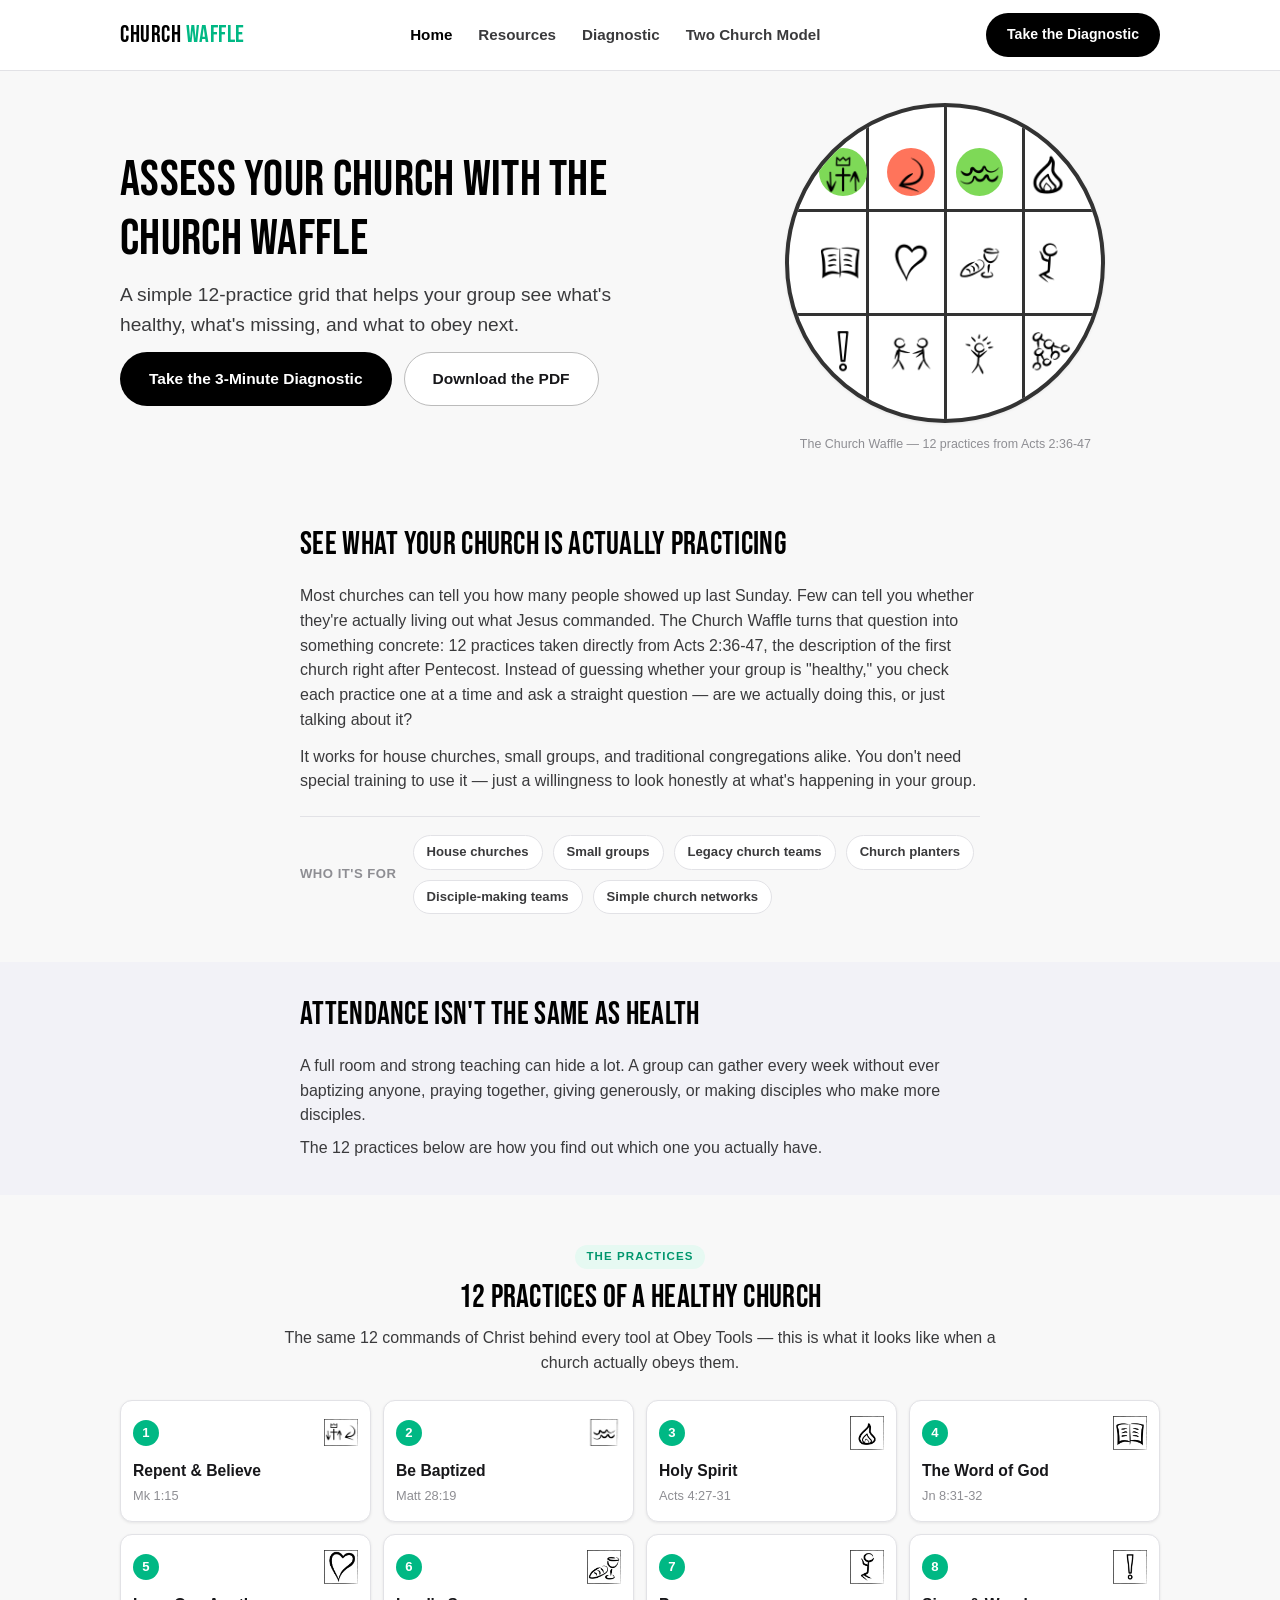
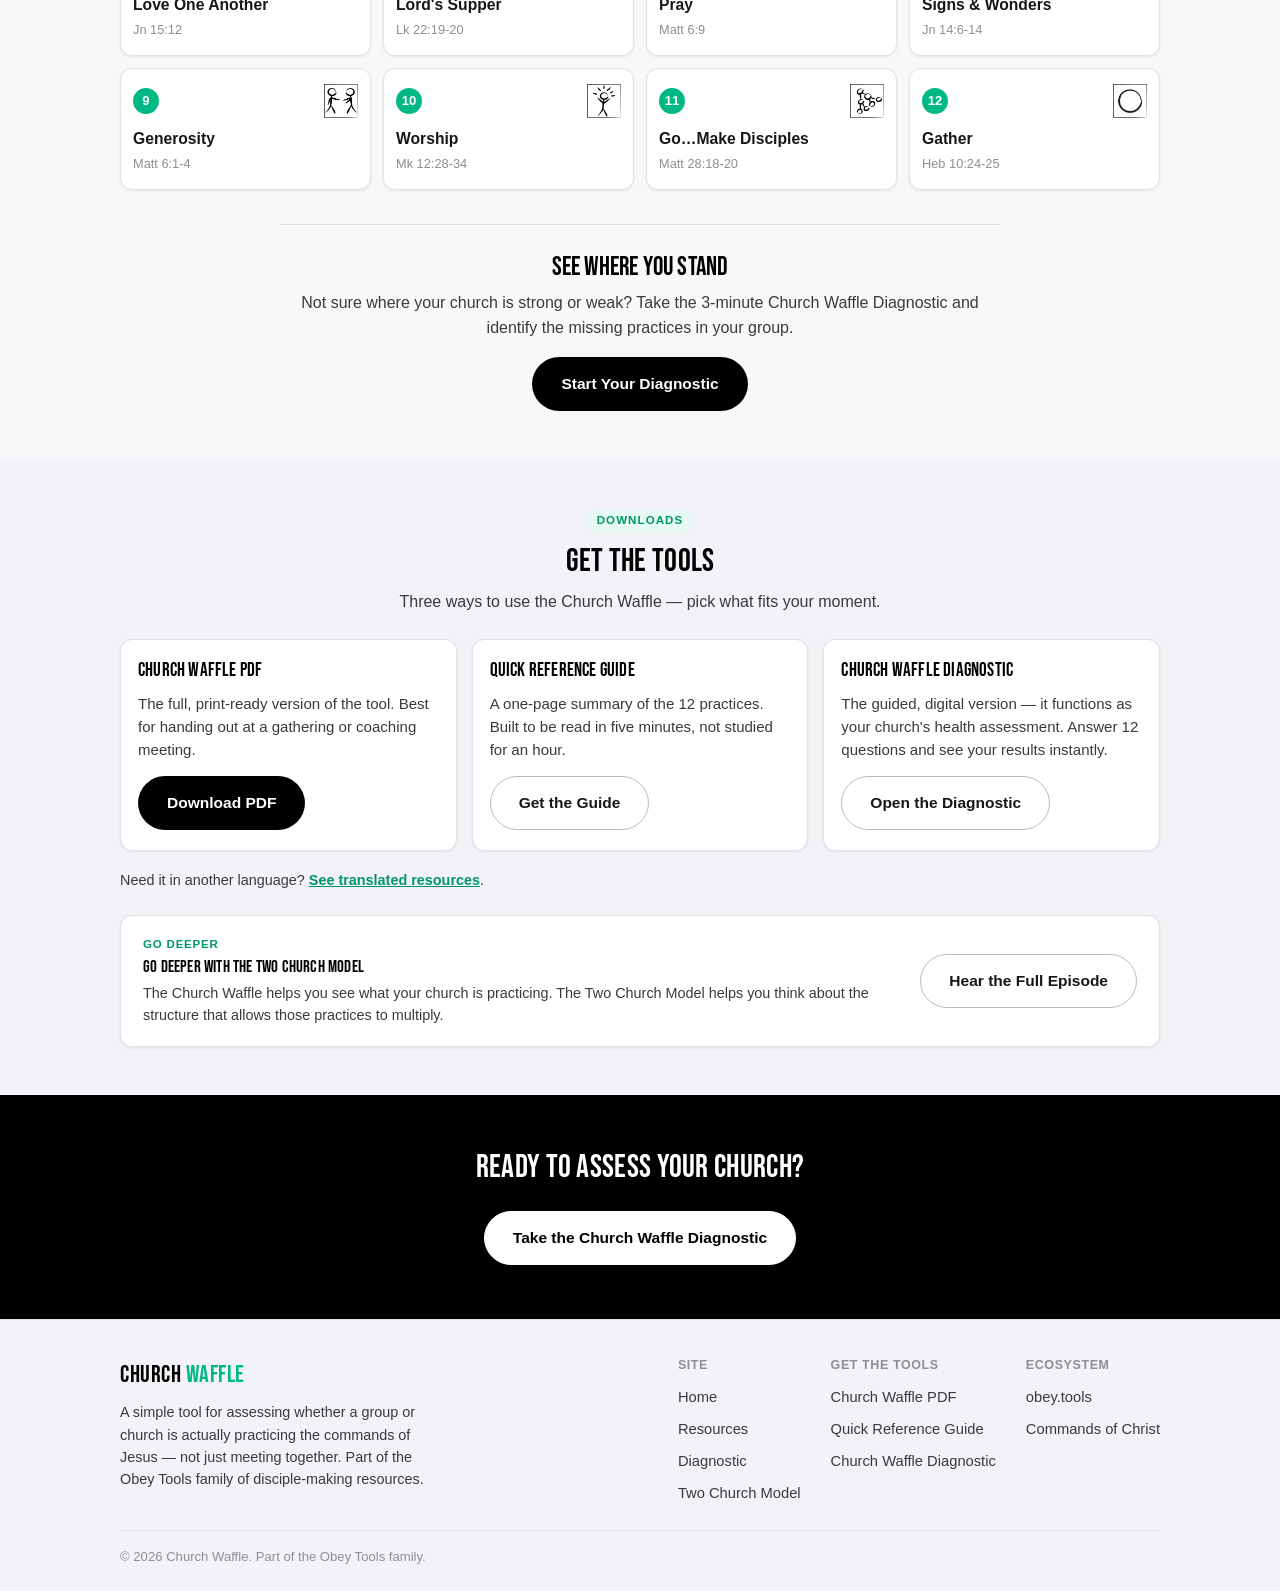
==== index.html @ 81fa3b45 "Match the 12 Practices section to obey.tools' Commands of Christ list Replace the Acts-2-only practi" ====
<!DOCTYPE html>
<html lang="en">
<head>
<meta charset="UTF-8">
<meta name="viewport" content="width=device-width, initial-scale=1.0">
<title>Church Waffle | Simple Church Health Assessment Tool</title>
<meta name="description" content="Use the Church Waffle to assess whether your church or group is practicing the commands of Jesus. Download the tool, take the diagnostic, and learn next steps.">
<link rel="canonical" href="https://churchwaffle.com/">

<meta property="og:type" content="website">
<meta property="og:title" content="Church Waffle | Simple Church Health Assessment Tool">
<meta property="og:description" content="Use the Church Waffle to assess whether your church or group is practicing the commands of Jesus. Download the tool, take the diagnostic, and learn next steps.">
<meta property="og:url" content="https://churchwaffle.com/">
<meta property="og:site_name" content="Church Waffle">
<meta property="og:image" content="https://churchwaffle.com/assets/og-image.png">

<meta name="twitter:card" content="summary_large_image">
<meta name="twitter:title" content="Church Waffle | Simple Church Health Assessment Tool">
<meta name="twitter:description" content="Use the Church Waffle to assess whether your church or group is practicing the commands of Jesus. Download the tool, take the diagnostic, and learn next steps.">
<meta name="twitter:image" content="https://churchwaffle.com/assets/og-image.png">

<link rel="icon" type="image/svg+xml" href="assets/favicon.svg">
<link rel="preconnect" href="https://fonts.googleapis.com">
<link rel="preconnect" href="https://fonts.gstatic.com" crossorigin>
<link rel="stylesheet" href="https://fonts.googleapis.com/css2?family=Bebas+Neue&display=swap">
<link rel="stylesheet" href="css/style.css?v=9">
</head>
<body>

<header class="site-header">
  <nav class="nav">
    <a href="index.html" class="nav-logo">CHURCH <span>WAFFLE</span></a>
    <button class="nav-toggle" aria-label="Toggle navigation" aria-expanded="false">
      <span></span><span></span><span></span>
    </button>
    <ul class="nav-links">
      <li><a href="index.html" aria-current="page">Home</a></li>
      <li><a href="resources.html">Resources</a></li>
      <li><a href="diagnostic.html">Diagnostic</a></li>
      <li><a href="two-church-model.html">Two Church Model</a></li>
    </ul>
    <div class="nav-cta">
      <a href="#" data-link="diagnostic" class="btn btn-primary">Take the Diagnostic</a>
    </div>
  </nav>
</header>

<main>

  <!-- Hero -->
  <section class="hero">
    <div class="container">
      <div class="hero-grid">
        <div class="hero-copy">
          <h1>Assess Your Church With the Church Waffle</h1>
          <p class="subhead">A simple 12-practice grid that helps your group see what's healthy, what's missing, and what to obey next.</p>
          <div class="btn-row">
            <a href="#" data-link="diagnostic" class="btn btn-primary">Take the 3-Minute Diagnostic</a>
            <a href="#" data-link="pdf" class="btn btn-secondary">Download the PDF</a>
          </div>
        </div>
        <div class="church-circle-wrap">
          <div class="church-circle" role="img" aria-label="The Church Waffle: a circle divided into 12 practices from Acts 2:36-47 — believe the gospel, repent, be baptized, receive the Spirit, word, love, Lord's Supper, pray, signs and wonders, give, worship, make disciples">
            <div class="vertical-line left"></div>
            <div class="vertical-line center"></div>
            <div class="vertical-line right"></div>
            <div class="horizontal-line top"></div>
            <div class="horizontal-line bottom"></div>
            <div class="icon-grid" aria-hidden="true">
              <div class="icon-cell"><img src="assets/images/icons/gospel-icon.webp" alt="Believe the Gospel"></div>
              <div class="icon-cell"><img src="assets/images/icons/repent-icon.webp" alt="Repent"></div>
              <div class="icon-cell"><img src="assets/images/icons/baptism-icon.webp" alt="Be Baptized"></div>
              <div class="icon-cell"><img src="assets/images/icons/holy-spirit-icon.webp" alt="Receive the Spirit"></div>
              <div class="icon-cell"><img src="assets/images/icons/word-icon.webp" alt="Word"></div>
              <div class="icon-cell"><img src="assets/images/icons/love-icon.webp" alt="Love"></div>
              <div class="icon-cell"><img src="assets/images/icons/lords-supper-icon.webp" alt="Lord's Supper"></div>
              <div class="icon-cell"><img src="assets/images/icons/pray-icon.webp" alt="Pray"></div>
              <div class="icon-cell"><img src="assets/images/icons/signs-and-wonders-icon.webp" alt="Signs and Wonders"></div>
              <div class="icon-cell"><img src="assets/images/icons/give-icon.webp" alt="Give"></div>
              <div class="icon-cell"><img src="assets/images/icons/worship-icon.webp" alt="Worship"></div>
              <div class="icon-cell"><img src="assets/images/icons/go-make-disciples-icon.webp" alt="Make Disciples"></div>
            </div>
          </div>
          <p class="waffle-caption">The Church Waffle — 12 practices from Acts 2:36-47</p>
        </div>
      </div>
    </div>
  </section>

  <!-- The problem + how the Church Waffle solves it -->
  <section class="section">
    <div class="container-narrow">
      <div class="section-header align-left">
        <h2>See What Your Church Is Actually Practicing</h2>
      </div>
      <p>Most churches can tell you how many people showed up last Sunday. Few can tell you whether they're actually living out what Jesus commanded. The Church Waffle turns that question into something concrete: 12 practices taken directly from Acts 2:36-47, the description of the first church right after Pentecost. Instead of guessing whether your group is "healthy," you check each practice one at a time and ask a straight question — are we actually doing this, or just talking about it?</p>
      <p style="margin-top:12px;">It works for house churches, small groups, and traditional congregations alike. You don't need special training to use it — just a willingness to look honestly at what's happening in your group.</p>
      <div class="audience-row">
        <span class="audience-row-label">Who it's for</span>
        <div class="audience-tags audience-tags-sm">
          <span class="audience-tag">House churches</span>
          <span class="audience-tag">Small groups</span>
          <span class="audience-tag">Legacy church teams</span>
          <span class="audience-tag">Church planters</span>
          <span class="audience-tag">Disciple-making teams</span>
          <span class="audience-tag">Simple church networks</span>
        </div>
      </div>
    </div>
  </section>

  <!-- The problem it solves -->
  <section class="section section-alt section-tight">
    <div class="container-narrow">
      <div class="section-header align-left">
        <h2>Attendance Isn't the Same as Health</h2>
      </div>
      <p>A full room and strong teaching can hide a lot. A group can gather every week without ever baptizing anyone, praying together, giving generously, or making disciples who make more disciples.</p>
      <p style="margin-top:8px;">The 12 practices below are how you find out which one you actually have.</p>
    </div>
  </section>

  <!-- The 12 practices + diagnostic CTA -->
  <section class="section">
    <div class="container">
      <div class="section-header">
        <span class="eyebrow">The Practices</span>
        <h2>12 Practices of a Healthy Church</h2>
        <p>The same 12 commands of Christ behind every tool at Obey Tools — this is what it looks like when a church actually obeys them.</p>
      </div>
      <div class="practice-grid">
        <div class="practice-card">
          <div class="practice-card-top"><span class="practice-num">1</span><img src="assets/images/practices/repent-believe.webp" alt="" class="practice-icon"></div>
          <div class="practice-title">Repent &amp; Believe</div><div class="practice-ref">Mk 1:15</div>
        </div>
        <div class="practice-card">
          <div class="practice-card-top"><span class="practice-num">2</span><img src="assets/images/practices/be-baptized.webp" alt="" class="practice-icon"></div>
          <div class="practice-title">Be Baptized</div><div class="practice-ref">Matt 28:19</div>
        </div>
        <div class="practice-card">
          <div class="practice-card-top"><span class="practice-num">3</span><img src="assets/images/practices/holy-spirit.webp" alt="" class="practice-icon"></div>
          <div class="practice-title">Holy Spirit</div><div class="practice-ref">Acts 4:27-31</div>
        </div>
        <div class="practice-card">
          <div class="practice-card-top"><span class="practice-num">4</span><img src="assets/images/practices/word.webp" alt="" class="practice-icon"></div>
          <div class="practice-title">The Word of God</div><div class="practice-ref">Jn 8:31-32</div>
        </div>
        <div class="practice-card">
          <div class="practice-card-top"><span class="practice-num">5</span><img src="assets/images/practices/love.webp" alt="" class="practice-icon"></div>
          <div class="practice-title">Love One Another</div><div class="practice-ref">Jn 15:12</div>
        </div>
        <div class="practice-card">
          <div class="practice-card-top"><span class="practice-num">6</span><img src="assets/images/practices/lords-supper.webp" alt="" class="practice-icon"></div>
          <div class="practice-title">Lord's Supper</div><div class="practice-ref">Lk 22:19-20</div>
        </div>
        <div class="practice-card">
          <div class="practice-card-top"><span class="practice-num">7</span><img src="assets/images/practices/pray.webp" alt="" class="practice-icon"></div>
          <div class="practice-title">Pray</div><div class="practice-ref">Matt 6:9</div>
        </div>
        <div class="practice-card">
          <div class="practice-card-top"><span class="practice-num">8</span><img src="assets/images/practices/signs-wonders.webp" alt="" class="practice-icon"></div>
          <div class="practice-title">Signs &amp; Wonders</div><div class="practice-ref">Jn 14:6-14</div>
        </div>
        <div class="practice-card">
          <div class="practice-card-top"><span class="practice-num">9</span><img src="assets/images/practices/generosity.webp" alt="" class="practice-icon"></div>
          <div class="practice-title">Generosity</div><div class="practice-ref">Matt 6:1-4</div>
        </div>
        <div class="practice-card">
          <div class="practice-card-top"><span class="practice-num">10</span><img src="assets/images/practices/worship.webp" alt="" class="practice-icon"></div>
          <div class="practice-title">Worship</div><div class="practice-ref">Mk 12:28-34</div>
        </div>
        <div class="practice-card">
          <div class="practice-card-top"><span class="practice-num">11</span><img src="assets/images/practices/make-disciples.webp" alt="" class="practice-icon"></div>
          <div class="practice-title">Go&hellip;Make Disciples</div><div class="practice-ref">Matt 28:18-20</div>
        </div>
        <div class="practice-card">
          <div class="practice-card-top"><span class="practice-num">12</span><img src="assets/images/practices/gather.webp" alt="" class="practice-icon"></div>
          <div class="practice-title">Gather</div><div class="practice-ref">Heb 10:24-25</div>
        </div>
      </div>
      <div class="practices-cta">
        <h3>See Where You Stand</h3>
        <p>Not sure where your church is strong or weak? Take the 3-minute Church Waffle Diagnostic and identify the missing practices in your group.</p>
        <div class="mt-16">
          <a href="#" data-link="diagnostic" class="btn btn-primary">Start Your Diagnostic</a>
        </div>
      </div>
    </div>
  </section>

  <!-- Get the tools -->
  <section class="section section-alt">
    <div class="container">
      <div class="section-header">
        <span class="eyebrow">Downloads</span>
        <h2>Get the Tools</h2>
        <p>Three ways to use the Church Waffle — pick what fits your moment.</p>
      </div>
      <div class="card-grid">
        <div class="card">
          <h3>Church Waffle PDF</h3>
          <p>The full, print-ready version of the tool. Best for handing out at a gathering or coaching meeting.</p>
          <a href="#" data-link="pdf" class="btn btn-primary">Download PDF</a>
        </div>
        <div class="card">
          <h3>Quick Reference Guide</h3>
          <p>A one-page summary of the 12 practices. Built to be read in five minutes, not studied for an hour.</p>
          <a href="#" data-link="quickReference" class="btn btn-secondary">Get the Guide</a>
        </div>
        <div class="card">
          <h3>Church Waffle Diagnostic</h3>
          <p>The guided, digital version — it functions as your church's health assessment. Answer 12 questions and see your results instantly.</p>
          <a href="#" data-link="diagnostic" class="btn btn-secondary">Open the Diagnostic</a>
        </div>
      </div>
      <p style="margin-top:18px; font-size:0.9rem;">Need it in another language? <a href="resources.html#translations" style="color:var(--cw-accent-dark); font-weight:600;">See translated resources</a>.</p>

      <div class="recommend-card">
        <div class="recommend-card-copy">
          <span class="recommend-card-label">Go Deeper</span>
          <h3>Go Deeper With the Two Church Model</h3>
          <p>The Church Waffle helps you see what your church is practicing. The Two Church Model helps you think about the structure that allows those practices to multiply.</p>
        </div>
        <a href="two-church-model.html" class="btn btn-secondary">Hear the Full Episode</a>
      </div>
    </div>
  </section>

  <!-- Final CTA -->
  <section class="section-cta">
    <div class="container-narrow">
      <h2>Ready to Assess Your Church?</h2>
      <div class="mt-24">
        <a href="#" data-link="diagnostic" class="btn btn-secondary">Take the Church Waffle Diagnostic</a>
      </div>
    </div>
  </section>

</main>

<footer class="site-footer">
  <div class="container">
    <div class="footer-top">
      <div class="footer-brand">
        <a href="index.html" class="nav-logo">CHURCH <span>WAFFLE</span></a>
        <p>A simple tool for assessing whether a group or church is actually practicing the commands of Jesus — not just meeting together. Part of the Obey Tools family of disciple-making resources.</p>
      </div>
      <div class="footer-links">
        <div class="footer-col">
          <h4>Site</h4>
          <ul>
            <li><a href="index.html">Home</a></li>
            <li><a href="resources.html">Resources</a></li>
            <li><a href="diagnostic.html">Diagnostic</a></li>
            <li><a href="two-church-model.html">Two Church Model</a></li>
          </ul>
        </div>
        <div class="footer-col">
          <h4>Get the Tools</h4>
          <ul>
            <li><a href="#" data-link="pdf">Church Waffle PDF</a></li>
            <li><a href="#" data-link="quickReference">Quick Reference Guide</a></li>
            <li><a href="#" data-link="diagnostic">Church Waffle Diagnostic</a></li>
          </ul>
        </div>
        <div class="footer-col">
          <h4>Ecosystem</h4>
          <ul>
            <li><a href="#" data-link="obeyTools">obey.tools</a></li>
            <li><a href="#" data-link="commandsOfChrist">Commands of Christ</a></li>
          </ul>
        </div>
      </div>
    </div>
    <div class="footer-bottom">
      <span>&copy; <span id="cw-year"></span> Church Waffle. Part of the Obey Tools family.</span>
    </div>
  </div>
</footer>

<script src="js/links.js?v=6"></script>
<script src="js/main.js?v=6"></script>
</body>
</html>
---- css/style.css ----
/* ==========================================================================
   Church Waffle — stylesheet
   Design language matches obey.tools: Bebas Neue display type, system-font
   body text, pill buttons, rounded cards, light gray surfaces, green accent.
   Headings use Bebas Neue but keep natural title case (no forced uppercase)
   to stay legible and calm rather than shouting — this is a field tool,
   not a billboard.
   ========================================================================== */

/* ---- Reset ---- */
* { margin: 0; padding: 0; box-sizing: border-box; }
img { max-width: 100%; display: block; }
a { color: inherit; }

/* ---- Design tokens ---- */
:root {
  --cw-black: #000000;
  --cw-white: #ffffff;
  --cw-bg: #f8f8f8;
  --cw-surface: #ffffff;
  --cw-surface-alt: #f2f2f7;
  --cw-border: #e2e2e6;
  --cw-text: #17171a;
  --cw-text-secondary: #3a3a3c;
  --cw-muted: #8e8e93;
  --cw-accent: #00b884;
  --cw-accent-dark: #00966d;
  --cw-accent-light: #e6f9f2;

  --radius-sm: 8px;
  --radius-md: 12px;
  --radius-pill: 999px;

  --shadow-sm: 0 1px 3px rgba(0, 0, 0, 0.08);
  --shadow-md: 0 4px 20px rgba(0, 0, 0, 0.08);

  --font-display: 'Bebas Neue', cursive;
  --font-body: -apple-system, BlinkMacSystemFont, 'SF Pro Display', 'Segoe UI', Roboto, sans-serif;

  --container-max: 1080px;
  --container-narrow: 720px;
}

/* ---- Base ---- */
html { scroll-behavior: smooth; }

body {
  font-family: var(--font-body);
  background: var(--cw-bg);
  color: var(--cw-text);
  line-height: 1.55;
  -webkit-font-smoothing: antialiased;
}

/* Bebas Neue for brand identity/hierarchy, written in normal title case
   in the HTML — no text-transform here on purpose. Uppercase-everywhere
   reads as shouting; natural case reads as a tool, not an ad. */
h1, h2, h3 {
  font-family: var(--font-display);
  font-weight: 400;
  letter-spacing: 0.3px;
  color: var(--cw-black);
  line-height: 1.18;
}

h1 { font-size: clamp(2rem, 4.6vw, 3.1rem); letter-spacing: 0.3px; }
h2 { font-size: clamp(1.5rem, 3.2vw, 2rem); margin-bottom: 0.6rem; }
h3 { font-size: 1.2rem; letter-spacing: 0.2px; }

p { color: var(--cw-text-secondary); }

.subhead {
  font-family: var(--font-body);
  font-size: clamp(1rem, 1.8vw, 1.2rem);
  color: var(--cw-text-secondary);
  font-weight: 400;
  max-width: 560px;
}

.container {
  max-width: var(--container-max);
  margin: 0 auto;
  padding: 0 20px;
}

.container-narrow {
  max-width: var(--container-narrow);
  margin: 0 auto;
  padding: 0 20px;
}

.eyebrow {
  display: inline-block;
  font-size: 0.72rem;
  font-weight: 700;
  letter-spacing: 1.1px;
  text-transform: uppercase;
  color: var(--cw-accent-dark);
  background: var(--cw-accent-light);
  padding: 3px 11px;
  border-radius: var(--radius-pill);
  margin-bottom: 10px;
}

/* ---- Buttons ---- */
.btn {
  display: inline-flex;
  align-items: center;
  justify-content: center;
  gap: 8px;
  padding: 14px 28px;
  border-radius: var(--radius-pill);
  font-family: var(--font-body);
  font-size: 0.97rem;
  font-weight: 700;
  text-decoration: none;
  border: 1.5px solid transparent;
  cursor: pointer;
  transition: opacity 0.15s ease, transform 0.1s ease;
  white-space: nowrap;
}
.btn:hover { opacity: 0.85; }
.btn:active { transform: scale(0.98); }

.btn-primary { background: var(--cw-black); color: var(--cw-white); }
.btn-secondary { background: var(--cw-white); color: var(--cw-text); border-color: #bbbbbb; }
.btn-accent { background: var(--cw-accent); color: var(--cw-white); }
.btn-block { display: flex; width: 100%; }

.btn-row {
  display: flex;
  flex-wrap: wrap;
  gap: 12px;
}

/* ---- Site header / nav ---- */
.site-header {
  background: var(--cw-surface);
  border-bottom: 1px solid var(--cw-border);
  position: sticky;
  top: 0;
  z-index: 50;
}

.nav {
  display: flex;
  align-items: center;
  justify-content: space-between;
  padding: 13px 20px;
  max-width: var(--container-max);
  margin: 0 auto;
  gap: 16px;
}

.nav-logo {
  font-family: var(--font-display);
  font-size: 1.5rem;
  letter-spacing: 0.5px;
  text-decoration: none;
  color: var(--cw-black);
  white-space: nowrap;
}
.nav-logo span { color: var(--cw-accent); }

.nav-links {
  display: flex;
  align-items: center;
  gap: 26px;
  list-style: none;
}

.nav-links a {
  text-decoration: none;
  font-weight: 600;
  font-size: 0.95rem;
  color: var(--cw-text-secondary);
}
.nav-links a:hover,
.nav-links a[aria-current="page"] { color: var(--cw-black); }

.nav-cta { flex-shrink: 0; }
.nav-cta .btn { padding: 10px 20px; font-size: 0.88rem; }

.nav-toggle {
  display: none;
  background: none;
  border: none;
  cursor: pointer;
  padding: 8px;
}
.nav-toggle span {
  display: block;
  width: 22px;
  height: 2px;
  background: var(--cw-black);
  margin: 5px 0;
}

@media (max-width: 760px) {
  .nav-links {
    display: none;
    position: absolute;
    top: 100%;
    left: 0;
    right: 0;
    background: var(--cw-surface);
    border-bottom: 1px solid var(--cw-border);
    flex-direction: column;
    align-items: flex-start;
    gap: 0;
    padding: 6px 20px 12px;
  }
  .nav-links.open { display: flex; }
  .nav-links li { width: 100%; }
  .nav-links a { display: block; padding: 10px 0; border-bottom: 1px solid var(--cw-border); }
  .nav-toggle { display: block; }
  .nav-cta .btn { padding: 8px 14px; font-size: 0.8rem; }
}

/* ---- Hero ---- */
.hero {
  padding: 32px 0 24px;
}
.hero .container-narrow { display: flex; flex-direction: column; align-items: center; gap: 16px; text-align: center; }
.hero h1 { max-width: 820px; }
.hero .subhead { text-align: center; margin: 0 auto; }

/* Homepage hero: copy on the left, waffle preview on the right */
.hero-grid {
  display: grid;
  grid-template-columns: 1.15fr 0.85fr;
  gap: 30px;
  align-items: center;
  text-align: left;
}
.hero-copy { display: flex; flex-direction: column; align-items: flex-start; gap: 12px; }
.hero-copy .subhead { text-align: left; margin: 0; }

@media (max-width: 860px) {
  .hero-grid { grid-template-columns: 1fr; text-align: center; }
  .hero-copy { align-items: center; }
  .hero-copy .subhead { text-align: center; margin: 0 auto; }
}

/* ---- Church Waffle circle (above-the-fold visual) ----
   Ported directly from the "Church Circle" assessment tool on obey.tools
   (church-assessment.html: .church-circle / .icon-grid / .icon-cell),
   using the same real icon images and the same edge-hugging nudge
   transforms, just made fluid instead of fixed-pixel. ---- */
.church-circle-wrap {
  position: relative;
  width: 100%;
  max-width: 320px;
  margin: 0 auto;
}
.church-circle {
  position: relative;
  width: 100%;
  aspect-ratio: 1;
  border: 4px solid #333;
  border-radius: 50%;
  background-color: #fff;
  overflow: hidden;
  box-shadow: var(--shadow-sm);
}
.icon-grid {
  position: absolute;
  inset: 0;
  display: grid;
  grid-template-columns: repeat(4, 1fr);
  grid-template-rows: repeat(3, 1fr);
  padding: 6.25%;
  box-sizing: border-box;
}
.icon-cell {
  position: relative;
  display: flex;
  justify-content: center;
  align-items: center;
  width: 100%;
  height: 100%;
}
/* Health-status circle behind each icon — same mechanic and colors as
   the "Church Circle" tool on obey.tools (bg-green/bg-yellow/bg-red).
   Transparent by default; js/main.js adds one of these classes as it
   fills in the circle, then clears them all and starts over. */
.icon-cell::before {
  content: '';
  position: absolute;
  width: 70%;
  aspect-ratio: 1;
  border-radius: 50%;
  background-color: transparent;
  transition: background-color 0.3s ease;
}
.icon-cell.bg-green::before { background-color: #7ed957; }
.icon-cell.bg-yellow::before { background-color: #ffde59; }
.icon-cell.bg-red::before { background-color: #ff745b; }
.icon-cell img {
  position: relative;
  width: 70%;
  aspect-ratio: 1;
  object-fit: contain;
}
/* Nudge the outer ring of icons slightly toward the center so they
   don't crowd the curve of the circle — matches the source tool. */
.icon-grid > .icon-cell:nth-child(-n+4) img { transform: translateY(6%); }
.icon-grid > .icon-cell:nth-child(9) img,
.icon-grid > .icon-cell:nth-child(12) img { transform: translateY(-6%); }
.icon-grid > .icon-cell:nth-child(5) img { transform: translateX(-6%); }
.vertical-line, .horizontal-line {
  position: absolute;
  background-color: #333;
}
.vertical-line { width: 3px; top: 0; bottom: 0; }
.vertical-line.left { left: calc(25% - 1.5px); }
.vertical-line.center { left: calc(50% - 1.5px); }
.vertical-line.right { left: calc(75% - 1.5px); }
.horizontal-line { height: 3px; left: 0; right: 0; }
.horizontal-line.top { top: calc(33.33% - 1.5px); }
.horizontal-line.bottom { top: calc(66.66% - 1.5px); }

.waffle-caption {
  text-align: center;
  font-size: 0.78rem;
  color: var(--cw-muted);
  margin-top: 12px;
}

@media (min-width: 500px) {
  .waffle-icon-cell svg { width: 24px; height: 24px; }
  .waffle-icon-cell span { font-size: 0.58rem; }
}

/* ---- Sections ---- */
.section { padding: 48px 0; }
.section-alt { background: var(--cw-surface-alt); }
.section-tight { padding: 34px 0; }
.section-header { max-width: var(--container-narrow); margin: 0 auto 24px; text-align: center; }
.section-header.align-left { margin: 0 0 20px; text-align: left; }

.section-cta {
  text-align: center;
  padding: 54px 0;
  background: var(--cw-black);
  color: var(--cw-white);
}
.section-cta h2 { color: var(--cw-white); }
.section-cta .btn-secondary { background: var(--cw-white); color: var(--cw-black); border-color: var(--cw-white); }

/* ---- Audience tags ("Who this is for") ---- */
.audience-tags {
  display: flex;
  flex-wrap: wrap;
  gap: 10px;
  max-width: var(--container-narrow);
  margin: 0 auto;
}
.audience-tag {
  background: var(--cw-surface);
  border: 1px solid var(--cw-border);
  border-radius: var(--radius-pill);
  padding: 8px 16px;
  font-size: 0.88rem;
  font-weight: 600;
  color: var(--cw-text-secondary);
}

/* Compact "who it's for" tag row, folded into the "What Is" section */
.audience-row {
  margin-top: 22px;
  padding-top: 18px;
  border-top: 1px solid var(--cw-border);
  display: flex;
  flex-wrap: wrap;
  align-items: center;
  gap: 10px 16px;
}
.audience-row-label {
  font-weight: 700;
  font-size: 0.82rem;
  text-transform: uppercase;
  letter-spacing: 0.5px;
  color: var(--cw-muted);
  white-space: nowrap;
}
.audience-tags-sm {
  flex: 1;
  max-width: none;
  margin: 0;
}
.audience-tags-sm .audience-tag { padding: 6px 13px; font-size: 0.82rem; }

/* ---- Practice grid (12 practices, detailed) ---- */
.practice-grid {
  display: grid;
  grid-template-columns: repeat(4, 1fr);
  gap: 12px;
}

.practice-card {
  background: var(--cw-surface);
  border: 1px solid var(--cw-border);
  border-radius: var(--radius-md);
  padding: 15px 12px;
  box-shadow: var(--shadow-sm);
  text-align: left;
}

.practice-card-top {
  display: flex;
  align-items: center;
  justify-content: space-between;
  margin-bottom: 9px;
}

.practice-num {
  display: inline-flex;
  align-items: center;
  justify-content: center;
  width: 26px;
  height: 26px;
  border-radius: 50%;
  background: var(--cw-accent);
  color: var(--cw-white);
  font-weight: 700;
  font-size: 0.82rem;
  flex-shrink: 0;
}

.practice-icon {
  width: 34px;
  height: 34px;
  object-fit: contain;
}

.practice-title {
  font-weight: 700;
  font-size: 0.98rem;
  color: var(--cw-text);
  margin-bottom: 3px;
}

.practice-ref {
  font-size: 0.8rem;
  color: var(--cw-muted);
}

@media (max-width: 900px) {
  .practice-grid { grid-template-columns: repeat(2, 1fr); }
}
@media (max-width: 480px) {
  .practice-grid { grid-template-columns: 1fr 1fr; gap: 10px; }
  .practice-card { padding: 13px 11px; }
}

/* Diagnostic CTA attached to the bottom of the practices grid */
.practices-cta {
  max-width: var(--container-narrow);
  margin: 34px auto 0;
  padding-top: 28px;
  border-top: 1px solid var(--cw-border);
  text-align: center;
}
.practices-cta h3 { font-size: clamp(1.3rem, 2.4vw, 1.6rem); margin-bottom: 8px; }

/* ---- Generic card grid (tools / resources) ---- */
.card-grid {
  display: grid;
  grid-template-columns: repeat(3, 1fr);
  gap: 15px;
}

@media (max-width: 900px) {
  .card-grid { grid-template-columns: repeat(2, 1fr); }
}
@media (max-width: 600px) {
  .card-grid { grid-template-columns: 1fr; }
}

.card {
  background: var(--cw-surface);
  border: 1px solid var(--cw-border);
  border-radius: var(--radius-md);
  padding: 20px 17px;
  box-shadow: var(--shadow-sm);
  display: flex;
  flex-direction: column;
  gap: 8px;
}

.card h3 { margin-bottom: 1px; }
.card p { font-size: 0.94rem; flex-grow: 1; }
.card .btn { margin-top: 6px; align-self: flex-start; }

/* Small recommendation card ("Go Deeper With the Two Church Model") */
.recommend-card {
  margin-top: 24px;
  background: var(--cw-surface);
  border: 1px solid var(--cw-border);
  border-radius: var(--radius-md);
  padding: 20px 22px;
  box-shadow: var(--shadow-sm);
  display: flex;
  align-items: center;
  justify-content: space-between;
  gap: 20px;
}
.recommend-card-label {
  display: block;
  font-weight: 700;
  font-size: 0.72rem;
  text-transform: uppercase;
  letter-spacing: 0.8px;
  color: var(--cw-accent-dark);
  margin-bottom: 4px;
}
.recommend-card h3 { font-size: 1.05rem; margin-bottom: 4px; }
.recommend-card p { font-size: 0.9rem; margin: 0; }
.recommend-card .btn { flex-shrink: 0; }
@media (max-width: 700px) {
  .recommend-card { flex-direction: column; align-items: flex-start; }
}

.card-lang {
  display: inline-block;
  font-size: 0.7rem;
  font-weight: 700;
  letter-spacing: 0.5px;
  text-transform: uppercase;
  color: var(--cw-muted);
  background: var(--cw-surface-alt);
  padding: 3px 10px;
  border-radius: var(--radius-pill);
  width: fit-content;
}

/* ---- Two-column layout (problem/solution, model explainer) ---- */
.two-col {
  display: grid;
  grid-template-columns: 1fr 1fr;
  gap: 30px;
  align-items: start;
}
@media (max-width: 760px) {
  .two-col { grid-template-columns: 1fr; }
}

.model-card {
  background: var(--cw-surface);
  border: 1px solid var(--cw-border);
  border-radius: var(--radius-md);
  padding: 21px;
  box-shadow: var(--shadow-sm);
}
.model-card h3 { color: var(--cw-accent-dark); margin-bottom: 8px; }

/* ---- Checklist / bullet list ---- */
.check-list { list-style: none; display: flex; flex-direction: column; gap: 10px; }
.check-list li {
  display: flex;
  align-items: flex-start;
  gap: 12px;
  font-size: 1rem;
  color: var(--cw-text-secondary);
}
.check-list li::before {
  content: "✓";
  flex-shrink: 0;
  width: 22px;
  height: 22px;
  border-radius: 50%;
  background: var(--cw-accent);
  color: var(--cw-white);
  font-size: 0.72rem;
  font-weight: 700;
  display: flex;
  align-items: center;
  justify-content: center;
  margin-top: 2px;
}

/* ---- Podcast / episode block ---- */
.episode-card {
  background: var(--cw-surface);
  border: 1px solid var(--cw-border);
  border-radius: var(--radius-md);
  padding: 24px;
  box-shadow: var(--shadow-md);
  display: flex;
  flex-direction: column;
  align-items: center;
  gap: 14px;
  text-align: center;
  max-width: var(--container-narrow);
  margin: 0 auto;
}
.episode-icon {
  width: 56px;
  height: 56px;
  border-radius: 50%;
  background: var(--cw-accent-light);
  display: flex;
  align-items: center;
  justify-content: center;
  font-size: 1.6rem;
}

/* ---- Resource page category sections ---- */
.resource-category { margin-bottom: 42px; }
.resource-category:last-child { margin-bottom: 0; }

/* ---- Footer ---- */
.site-footer {
  background: var(--cw-surface-alt);
  border-top: 1px solid var(--cw-border);
  padding: 36px 0 24px;
}
.footer-top {
  display: flex;
  flex-wrap: wrap;
  justify-content: space-between;
  gap: 24px;
  margin-bottom: 24px;
}
.footer-brand { max-width: 320px; }
.footer-brand .nav-logo { display: inline-block; margin-bottom: 8px; }
.footer-brand p { font-size: 0.9rem; }
.footer-links { display: flex; flex-wrap: wrap; gap: 30px; }
.footer-col h4 {
  font-family: var(--font-body);
  text-transform: uppercase;
  font-size: 0.78rem;
  letter-spacing: 0.6px;
  color: var(--cw-muted);
  margin-bottom: 10px;
  font-weight: 700;
}
.footer-col ul { list-style: none; display: flex; flex-direction: column; gap: 7px; }
.footer-col a { text-decoration: none; font-size: 0.92rem; color: var(--cw-text-secondary); font-weight: 500; }
.footer-col a:hover { color: var(--cw-black); }
.footer-bottom {
  border-top: 1px solid var(--cw-border);
  padding-top: 16px;
  display: flex;
  flex-wrap: wrap;
  justify-content: space-between;
  gap: 10px;
  font-size: 0.82rem;
  color: var(--cw-muted);
}
.footer-bottom a { color: var(--cw-muted); text-decoration: underline; }

/* ---- 404 page ---- */
.error-page {
  min-height: 60vh;
  display: flex;
  flex-direction: column;
  align-items: center;
  justify-content: center;
  text-align: center;
  padding: 60px 20px;
  gap: 15px;
}
.error-page .eyebrow { font-size: 3rem; background: none; color: var(--cw-muted); padding: 0; font-family: var(--font-display); letter-spacing: 1px; }

/* ---- Utility ---- */
.text-center { text-align: center; }
.mt-24 { margin-top: 24px; }
.mt-16 { margin-top: 16px; }
.visually-hidden {
  position: absolute;
  width: 1px; height: 1px;
  padding: 0; margin: -1px;
  overflow: hidden;
  clip: rect(0,0,0,0);
  white-space: nowrap;
  border: 0;
}
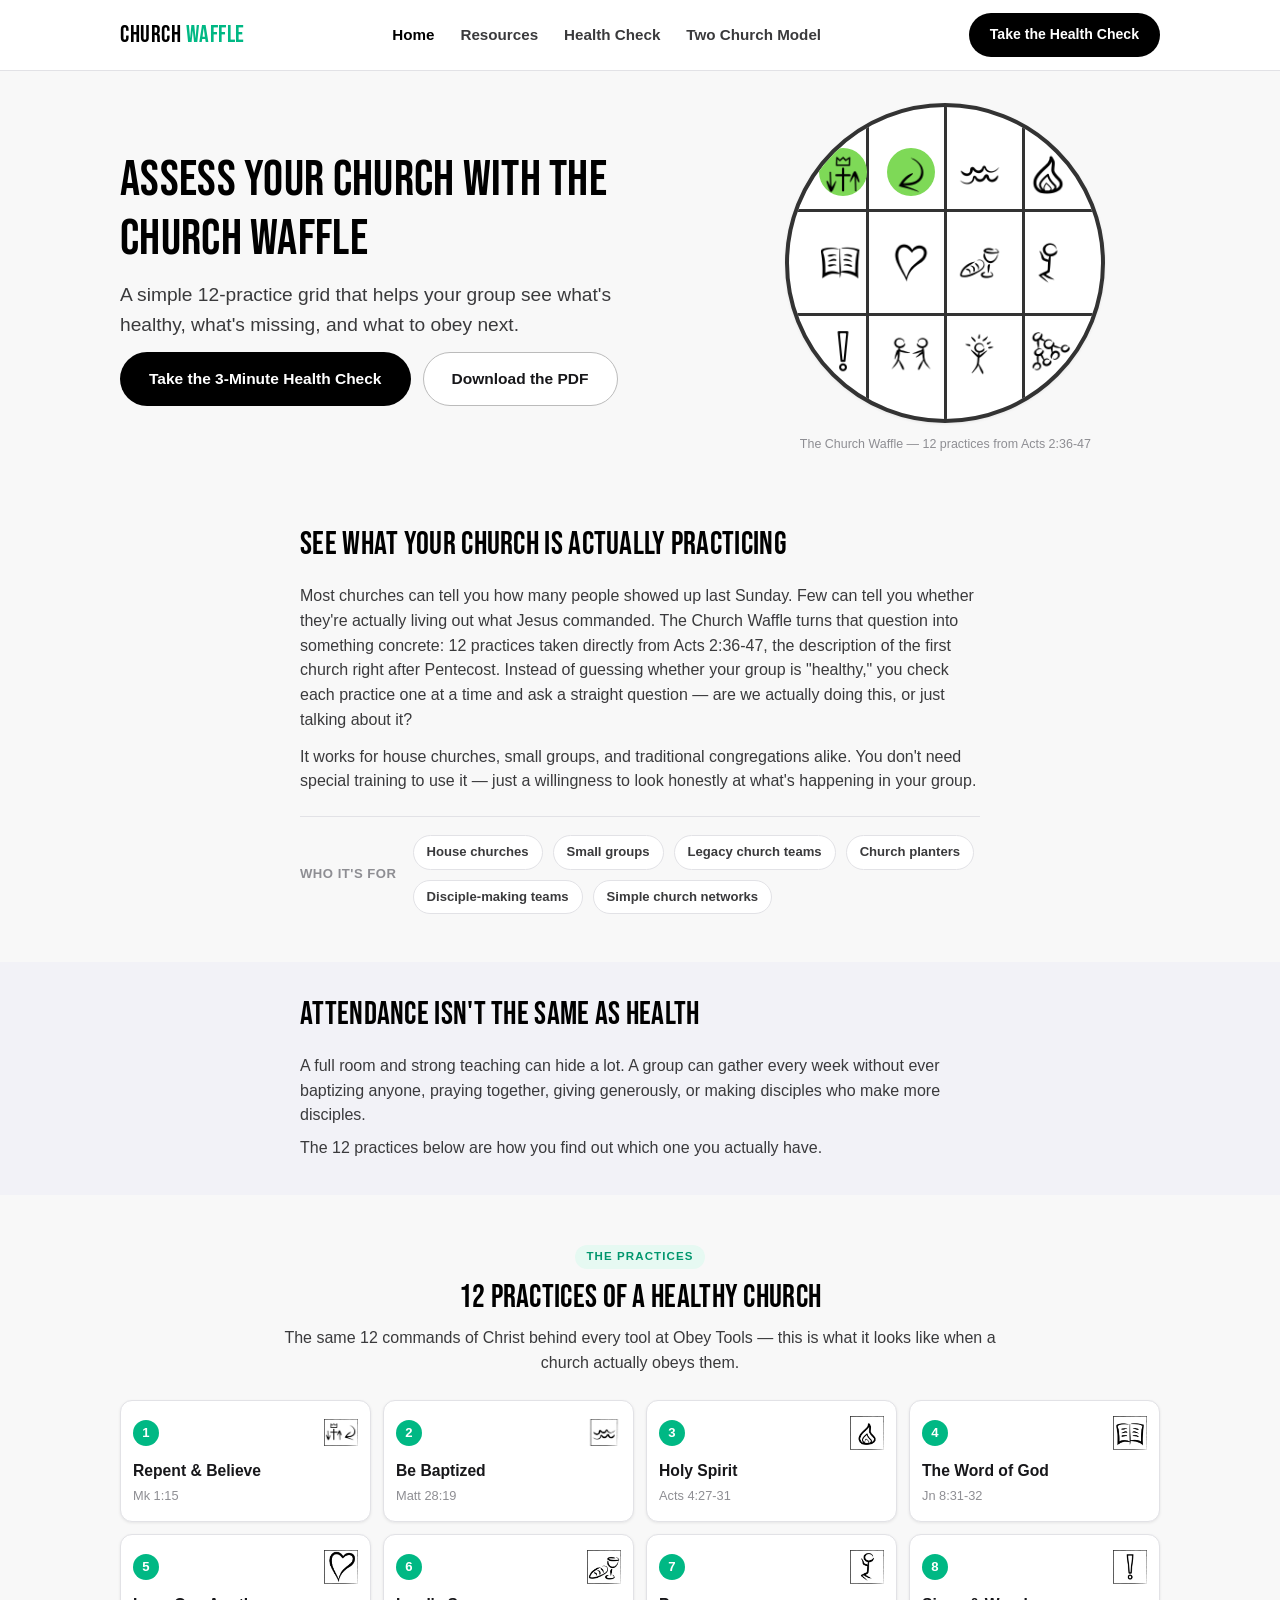
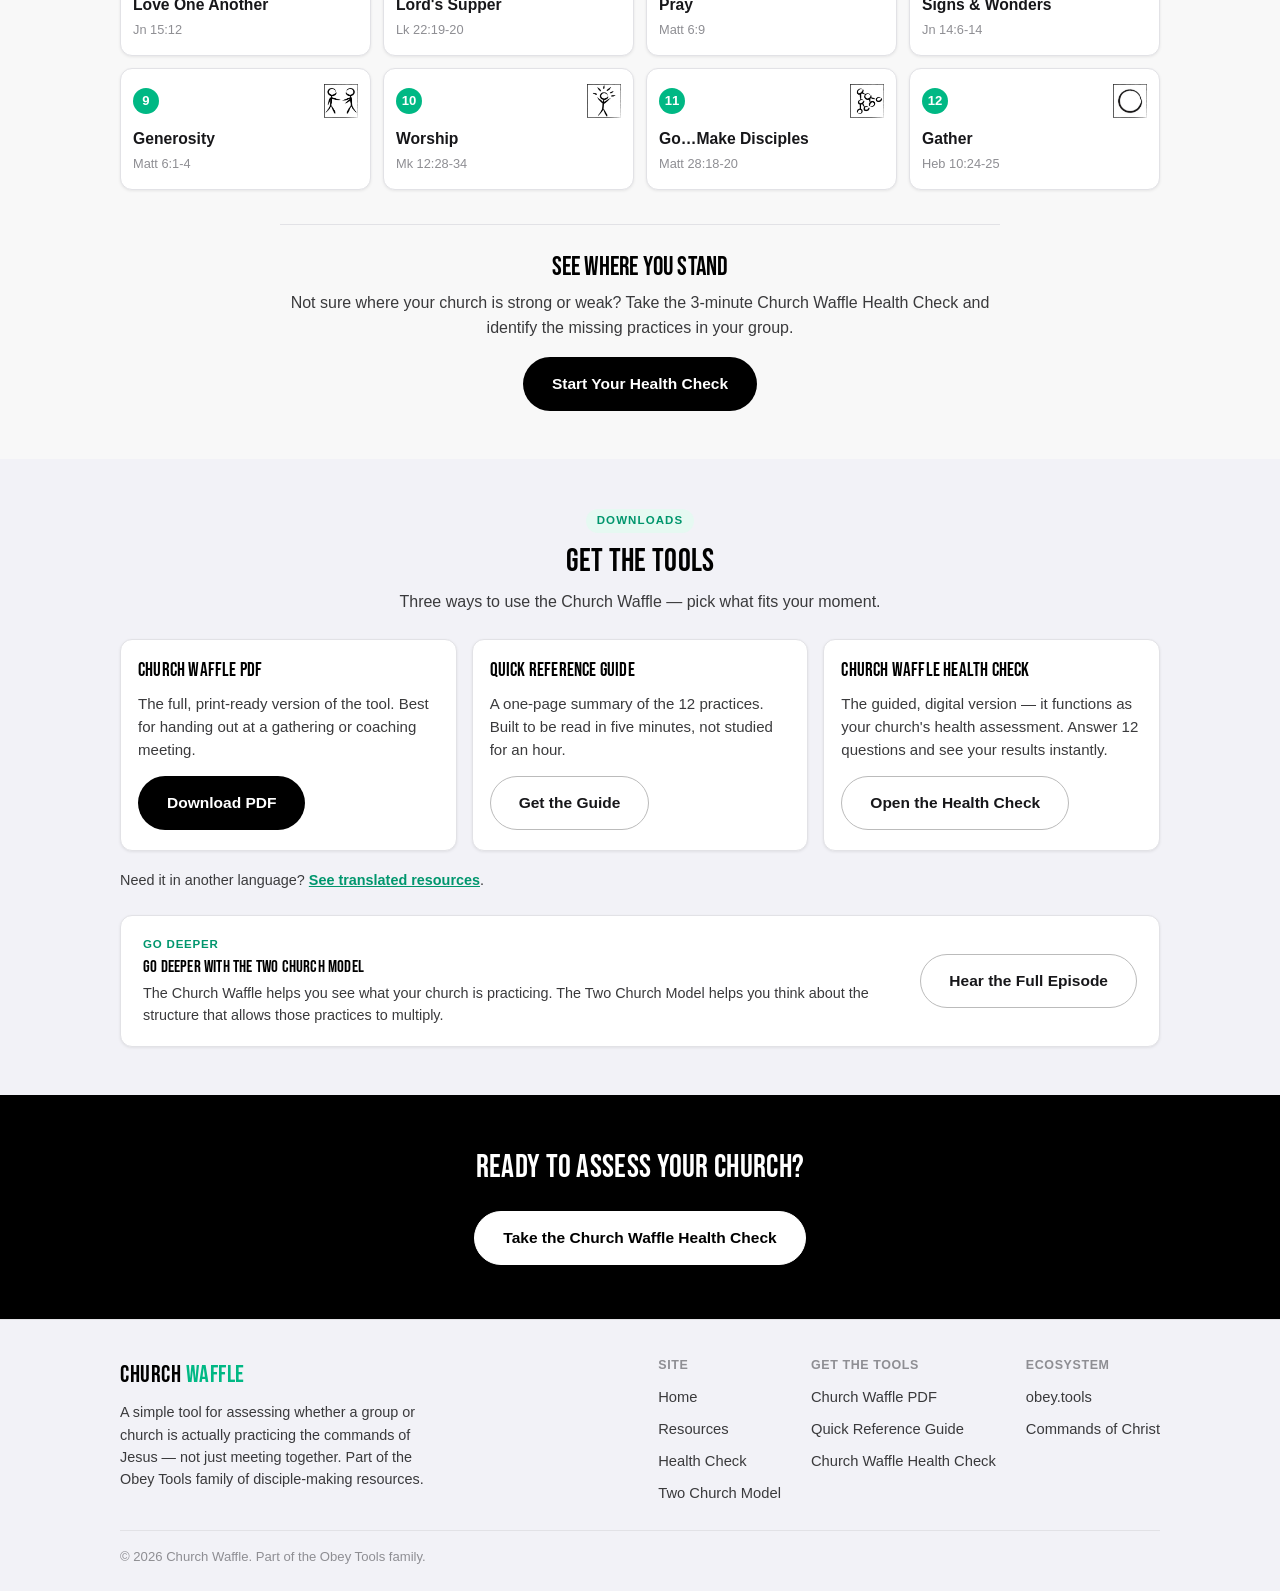
==== commit 78b8d21e: "Rename "Diagnostic" to "Health Check" across the site Swaps the user-facing term everywhere it appea" ====
--- a/index.html
+++ b/index.html
@@ -4,19 +4,19 @@
 <meta charset="UTF-8">
 <meta name="viewport" content="width=device-width, initial-scale=1.0">
 <title>Church Waffle | Simple Church Health Assessment Tool</title>
-<meta name="description" content="Use the Church Waffle to assess whether your church or group is practicing the commands of Jesus. Download the tool, take the diagnostic, and learn next steps.">
+<meta name="description" content="Use the Church Waffle to assess whether your church or group is practicing the commands of Jesus. Download the tool, take the health check, and learn next steps.">
 <link rel="canonical" href="https://churchwaffle.com/">
 
 <meta property="og:type" content="website">
 <meta property="og:title" content="Church Waffle | Simple Church Health Assessment Tool">
-<meta property="og:description" content="Use the Church Waffle to assess whether your church or group is practicing the commands of Jesus. Download the tool, take the diagnostic, and learn next steps.">
+<meta property="og:description" content="Use the Church Waffle to assess whether your church or group is practicing the commands of Jesus. Download the tool, take the health check, and learn next steps.">
 <meta property="og:url" content="https://churchwaffle.com/">
 <meta property="og:site_name" content="Church Waffle">
 <meta property="og:image" content="https://churchwaffle.com/assets/og-image.png">
 
 <meta name="twitter:card" content="summary_large_image">
 <meta name="twitter:title" content="Church Waffle | Simple Church Health Assessment Tool">
-<meta name="twitter:description" content="Use the Church Waffle to assess whether your church or group is practicing the commands of Jesus. Download the tool, take the diagnostic, and learn next steps.">
+<meta name="twitter:description" content="Use the Church Waffle to assess whether your church or group is practicing the commands of Jesus. Download the tool, take the health check, and learn next steps.">
 <meta name="twitter:image" content="https://churchwaffle.com/assets/og-image.png">
 
 <link rel="icon" type="image/svg+xml" href="assets/favicon.svg">
@@ -36,11 +36,11 @@
     <ul class="nav-links">
       <li><a href="index.html" aria-current="page">Home</a></li>
       <li><a href="resources.html">Resources</a></li>
-      <li><a href="diagnostic.html">Diagnostic</a></li>
+      <li><a href="diagnostic.html">Health Check</a></li>
       <li><a href="two-church-model.html">Two Church Model</a></li>
     </ul>
     <div class="nav-cta">
-      <a href="#" data-link="diagnostic" class="btn btn-primary">Take the Diagnostic</a>
+      <a href="#" data-link="diagnostic" class="btn btn-primary">Take the Health Check</a>
     </div>
   </nav>
 </header>
@@ -55,7 +55,7 @@
           <h1>Assess Your Church With the Church Waffle</h1>
           <p class="subhead">A simple 12-practice grid that helps your group see what's healthy, what's missing, and what to obey next.</p>
           <div class="btn-row">
-            <a href="#" data-link="diagnostic" class="btn btn-primary">Take the 3-Minute Diagnostic</a>
+            <a href="#" data-link="diagnostic" class="btn btn-primary">Take the 3-Minute Health Check</a>
             <a href="#" data-link="pdf" class="btn btn-secondary">Download the PDF</a>
           </div>
         </div>
@@ -120,7 +120,7 @@
     </div>
   </section>
 
-  <!-- The 12 practices + diagnostic CTA -->
+  <!-- The 12 practices + health check CTA -->
   <section class="section">
     <div class="container">
       <div class="section-header">
@@ -180,9 +180,9 @@
       </div>
       <div class="practices-cta">
         <h3>See Where You Stand</h3>
-        <p>Not sure where your church is strong or weak? Take the 3-minute Church Waffle Diagnostic and identify the missing practices in your group.</p>
+        <p>Not sure where your church is strong or weak? Take the 3-minute Church Waffle Health Check and identify the missing practices in your group.</p>
         <div class="mt-16">
-          <a href="#" data-link="diagnostic" class="btn btn-primary">Start Your Diagnostic</a>
+          <a href="#" data-link="diagnostic" class="btn btn-primary">Start Your Health Check</a>
         </div>
       </div>
     </div>
@@ -208,9 +208,9 @@
           <a href="#" data-link="quickReference" class="btn btn-secondary">Get the Guide</a>
         </div>
         <div class="card">
-          <h3>Church Waffle Diagnostic</h3>
+          <h3>Church Waffle Health Check</h3>
           <p>The guided, digital version — it functions as your church's health assessment. Answer 12 questions and see your results instantly.</p>
-          <a href="#" data-link="diagnostic" class="btn btn-secondary">Open the Diagnostic</a>
+          <a href="#" data-link="diagnostic" class="btn btn-secondary">Open the Health Check</a>
         </div>
       </div>
       <p style="margin-top:18px; font-size:0.9rem;">Need it in another language? <a href="resources.html#translations" style="color:var(--cw-accent-dark); font-weight:600;">See translated resources</a>.</p>
@@ -231,7 +231,7 @@
     <div class="container-narrow">
       <h2>Ready to Assess Your Church?</h2>
       <div class="mt-24">
-        <a href="#" data-link="diagnostic" class="btn btn-secondary">Take the Church Waffle Diagnostic</a>
+        <a href="#" data-link="diagnostic" class="btn btn-secondary">Take the Church Waffle Health Check</a>
       </div>
     </div>
   </section>
@@ -251,7 +251,7 @@
           <ul>
             <li><a href="index.html">Home</a></li>
             <li><a href="resources.html">Resources</a></li>
-            <li><a href="diagnostic.html">Diagnostic</a></li>
+            <li><a href="diagnostic.html">Health Check</a></li>
             <li><a href="two-church-model.html">Two Church Model</a></li>
           </ul>
         </div>
@@ -260,7 +260,7 @@
           <ul>
             <li><a href="#" data-link="pdf">Church Waffle PDF</a></li>
             <li><a href="#" data-link="quickReference">Quick Reference Guide</a></li>
-            <li><a href="#" data-link="diagnostic">Church Waffle Diagnostic</a></li>
+            <li><a href="#" data-link="diagnostic">Church Waffle Health Check</a></li>
           </ul>
         </div>
         <div class="footer-col">
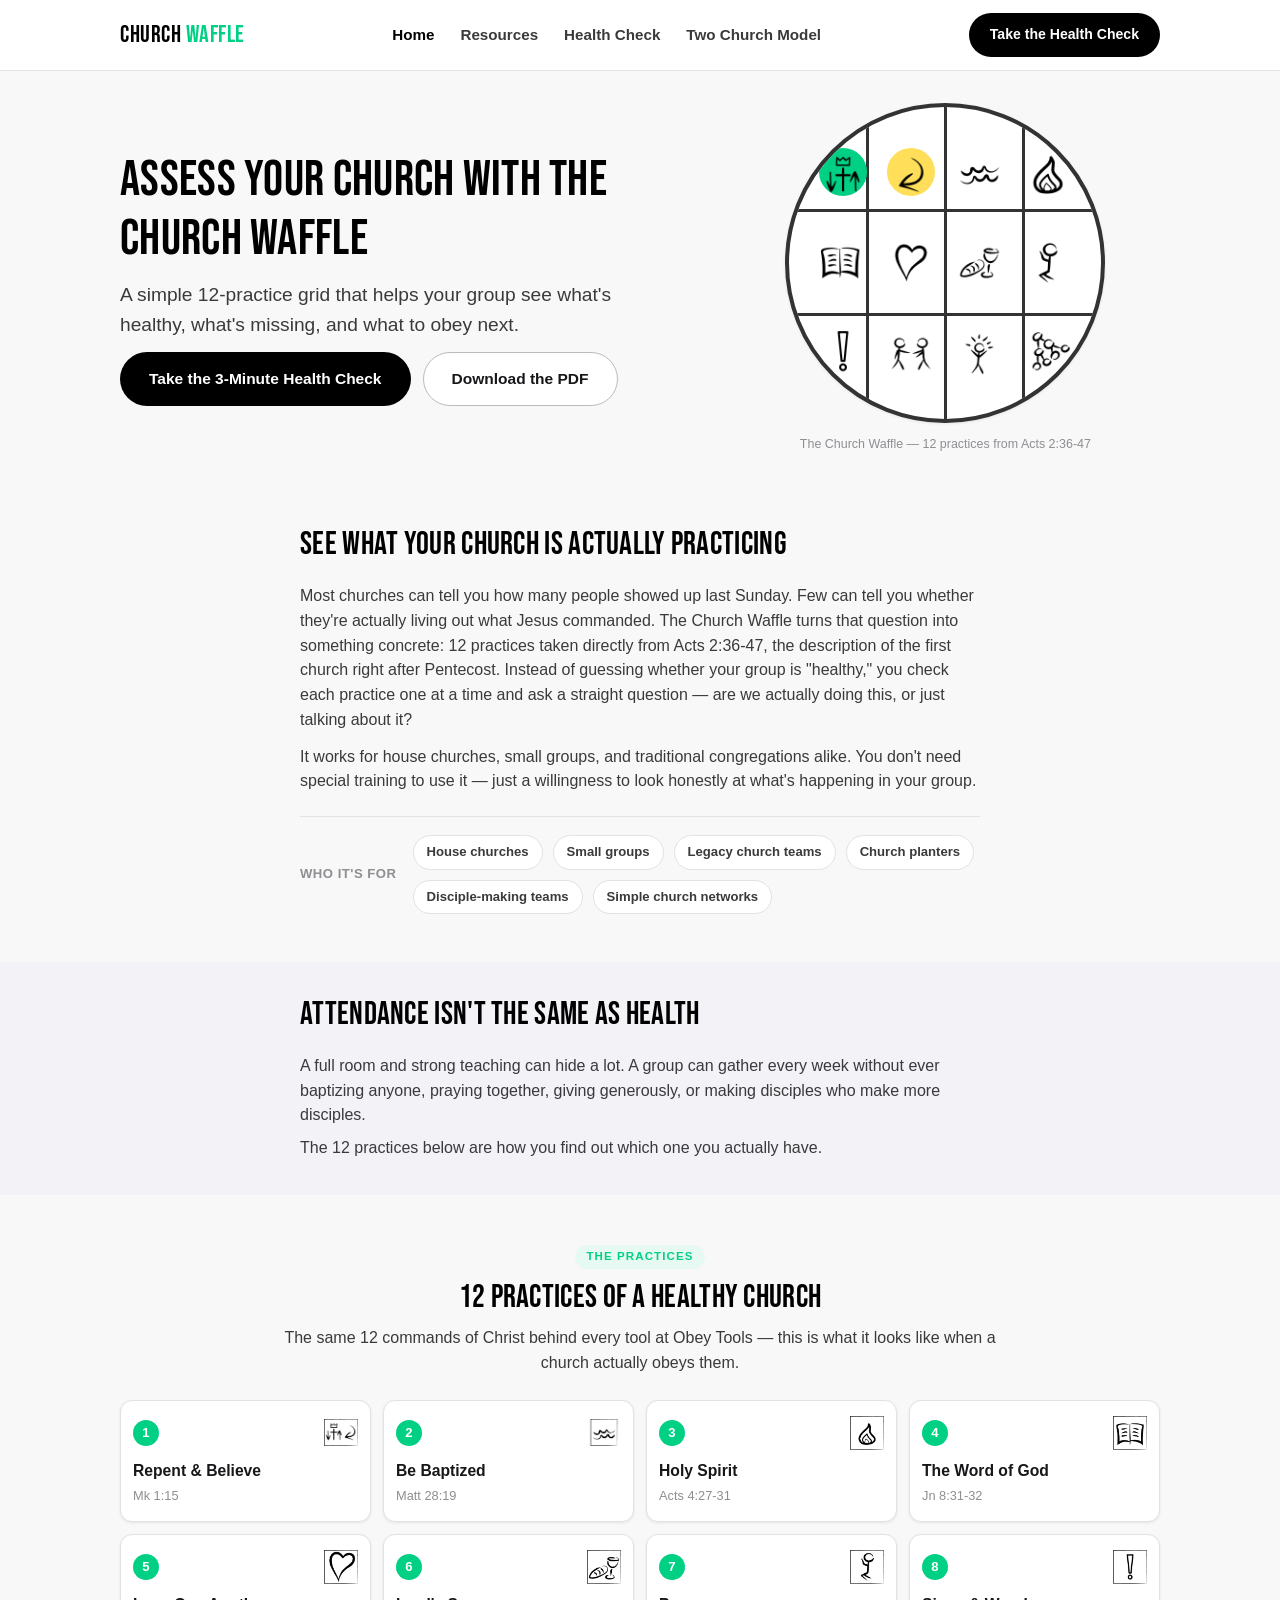
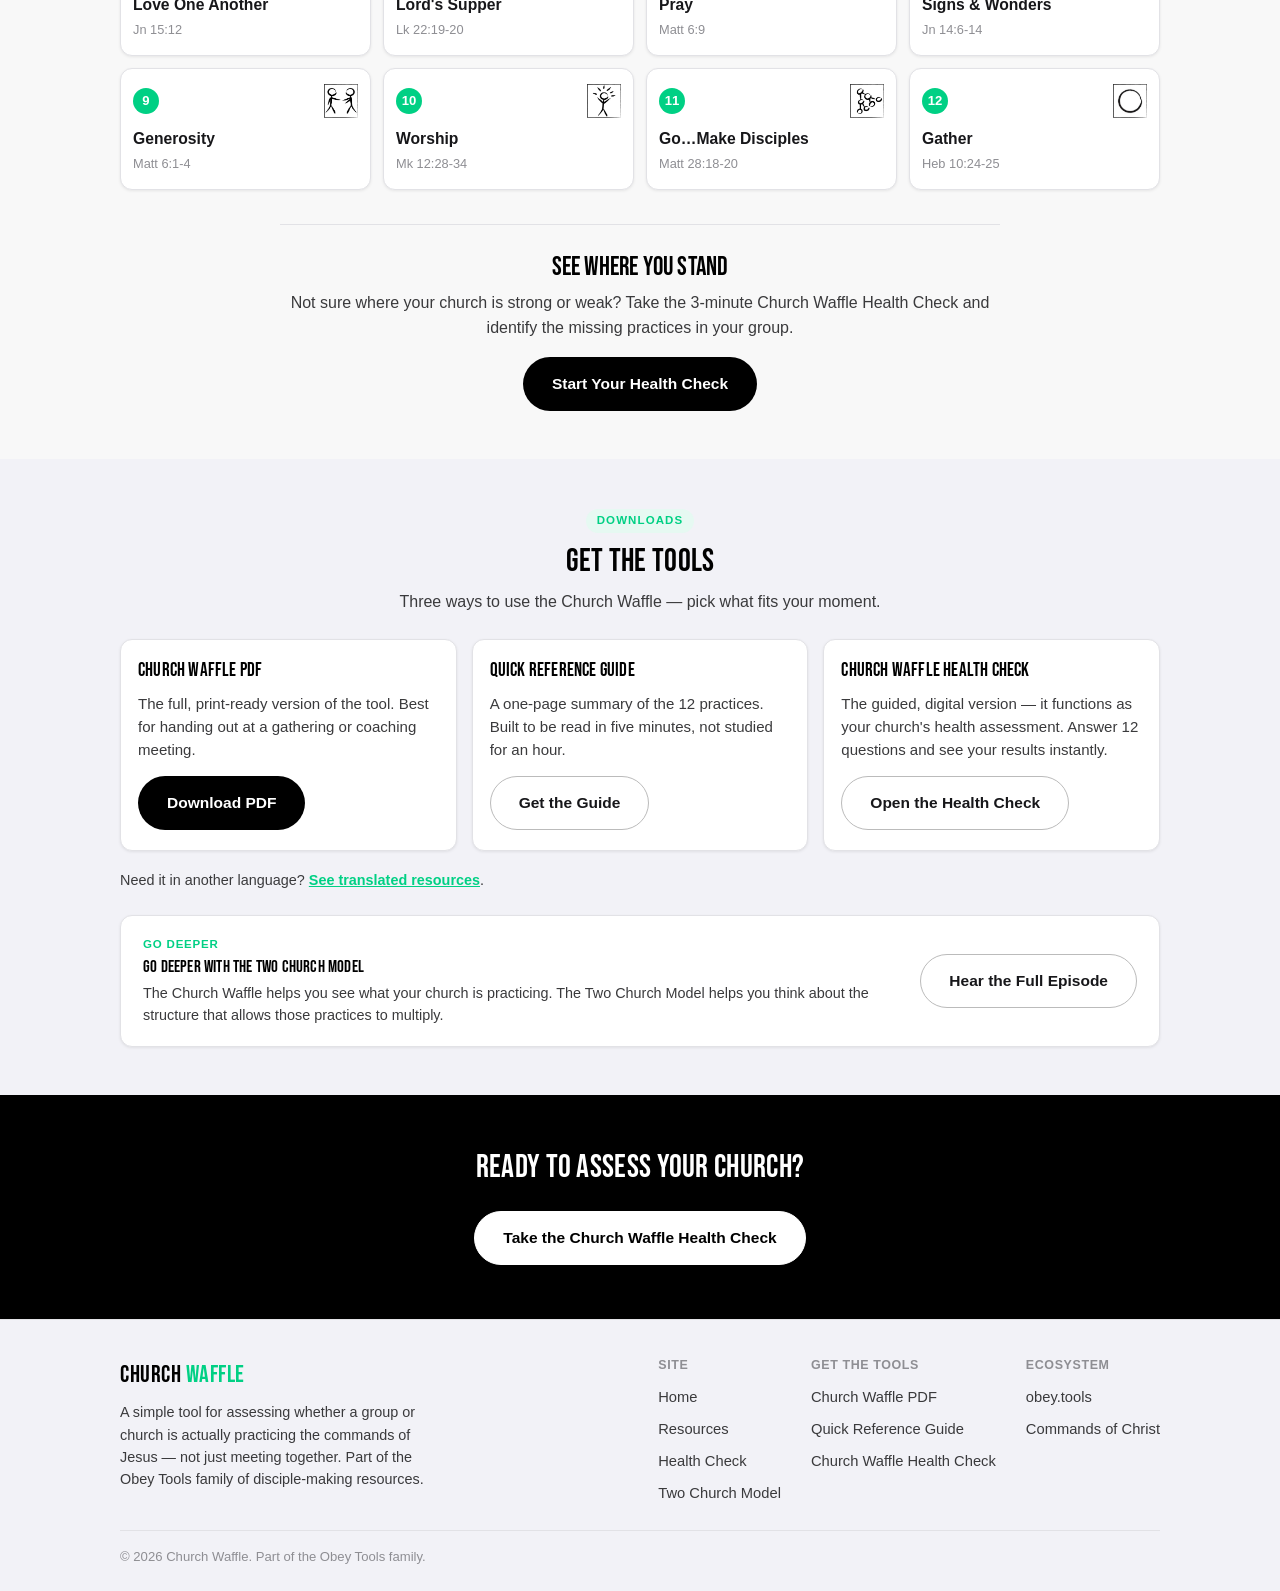
==== commit 06e22b34: "Unify all greens on churchwaffle.com to obey.tools' #00D084 Updates --cw-accent and --cw-accent-dark" ====
--- a/index.html
+++ b/index.html
@@ -23,7 +23,7 @@
 <link rel="preconnect" href="https://fonts.googleapis.com">
 <link rel="preconnect" href="https://fonts.gstatic.com" crossorigin>
 <link rel="stylesheet" href="https://fonts.googleapis.com/css2?family=Bebas+Neue&display=swap">
-<link rel="stylesheet" href="css/style.css?v=9">
+<link rel="stylesheet" href="css/style.css?v=10">
 </head>
 <body>
 
--- a/css/style.css
+++ b/css/style.css
@@ -23,8 +23,8 @@
   --cw-text: #17171a;
   --cw-text-secondary: #3a3a3c;
   --cw-muted: #8e8e93;
-  --cw-accent: #00b884;
-  --cw-accent-dark: #00966d;
+  --cw-accent: #00D084;
+  --cw-accent-dark: #00D084;
   --cw-accent-light: #e6f9f2;
 
   --radius-sm: 8px;
@@ -293,7 +293,7 @@
   background-color: transparent;
   transition: background-color 0.3s ease;
 }
-.icon-cell.bg-green::before { background-color: #7ed957; }
+.icon-cell.bg-green::before { background-color: #00D084; }
 .icon-cell.bg-yellow::before { background-color: #ffde59; }
 .icon-cell.bg-red::before { background-color: #ff745b; }
 .icon-cell img {
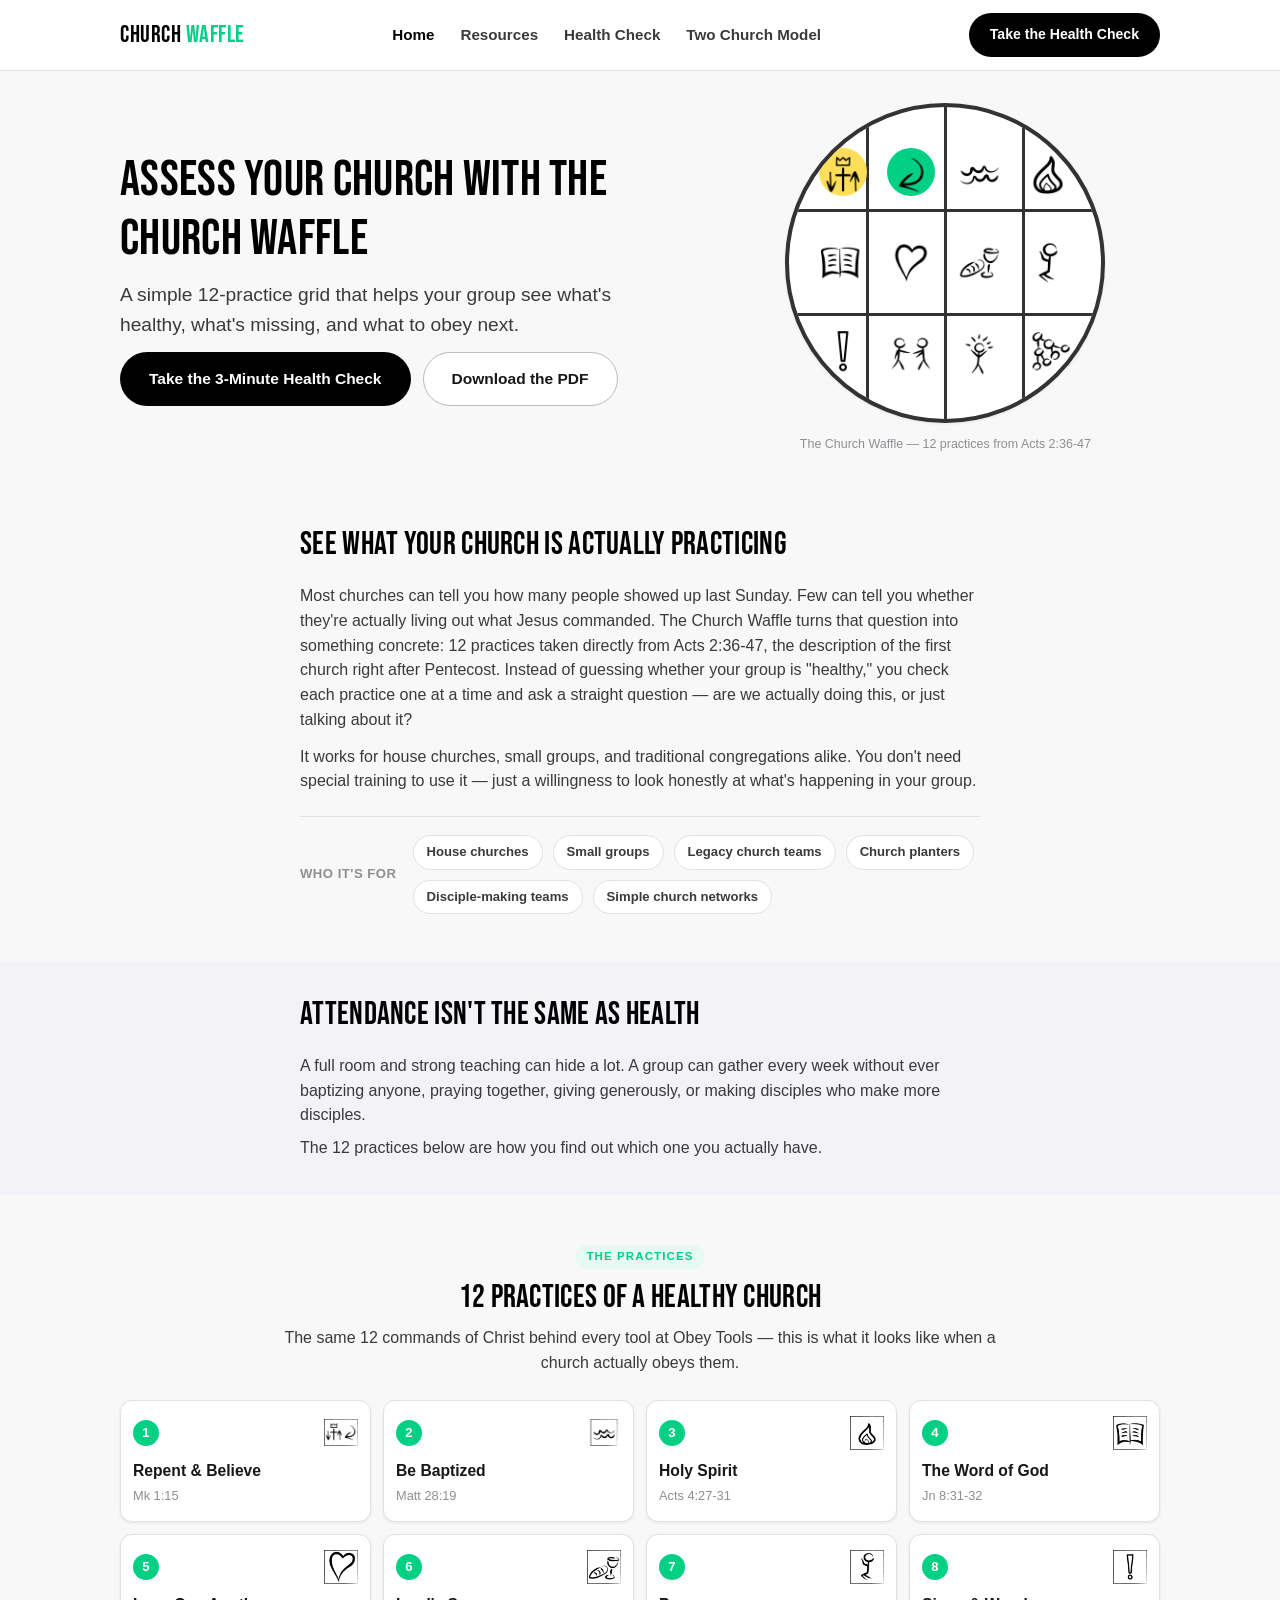
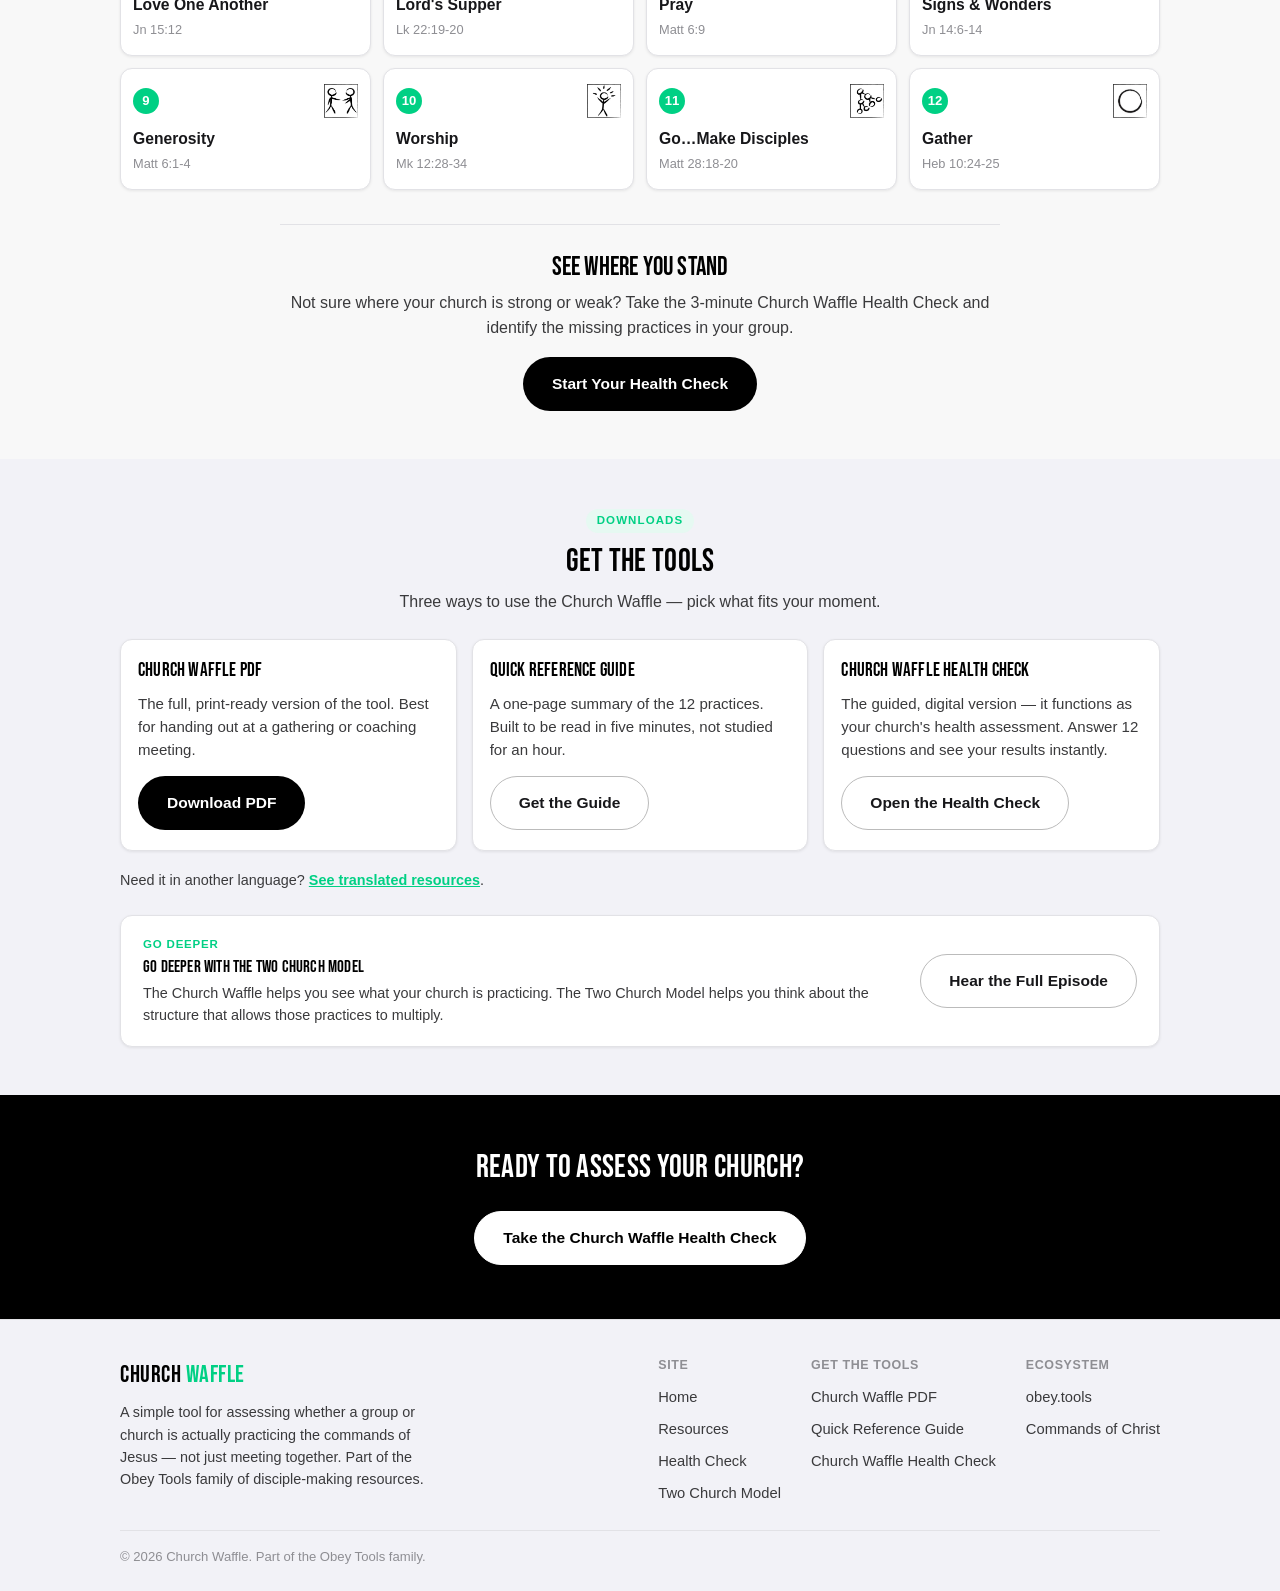
==== commit d699d318: "Add real favicon/brand icon set from the favicon.io export Pulls the favicon.ico, PNG sizes, apple-t" ====
--- a/index.html
+++ b/index.html
@@ -19,7 +19,14 @@
 <meta name="twitter:description" content="Use the Church Waffle to assess whether your church or group is practicing the commands of Jesus. Download the tool, take the health check, and learn next steps.">
 <meta name="twitter:image" content="https://churchwaffle.com/assets/og-image.png">
 
-<link rel="icon" type="image/svg+xml" href="assets/favicon.svg">
+<link rel="icon" type="image/x-icon" href="assets/favicons/favicon.ico">
+<link rel="icon" type="image/png" sizes="32x32" href="assets/favicons/favicon-32x32.png">
+<link rel="icon" type="image/png" sizes="16x16" href="assets/favicons/favicon-16x16.png">
+<link rel="apple-touch-icon" sizes="180x180" href="assets/favicons/apple-touch-icon.png">
+<link rel="icon" type="image/png" sizes="192x192" href="assets/favicons/android-chrome-192x192.png">
+<link rel="icon" type="image/png" sizes="512x512" href="assets/favicons/android-chrome-512x512.png">
+<link rel="manifest" href="assets/favicons/site.webmanifest">
+<meta name="theme-color" content="#000000">
 <link rel="preconnect" href="https://fonts.googleapis.com">
 <link rel="preconnect" href="https://fonts.gstatic.com" crossorigin>
 <link rel="stylesheet" href="https://fonts.googleapis.com/css2?family=Bebas+Neue&display=swap">
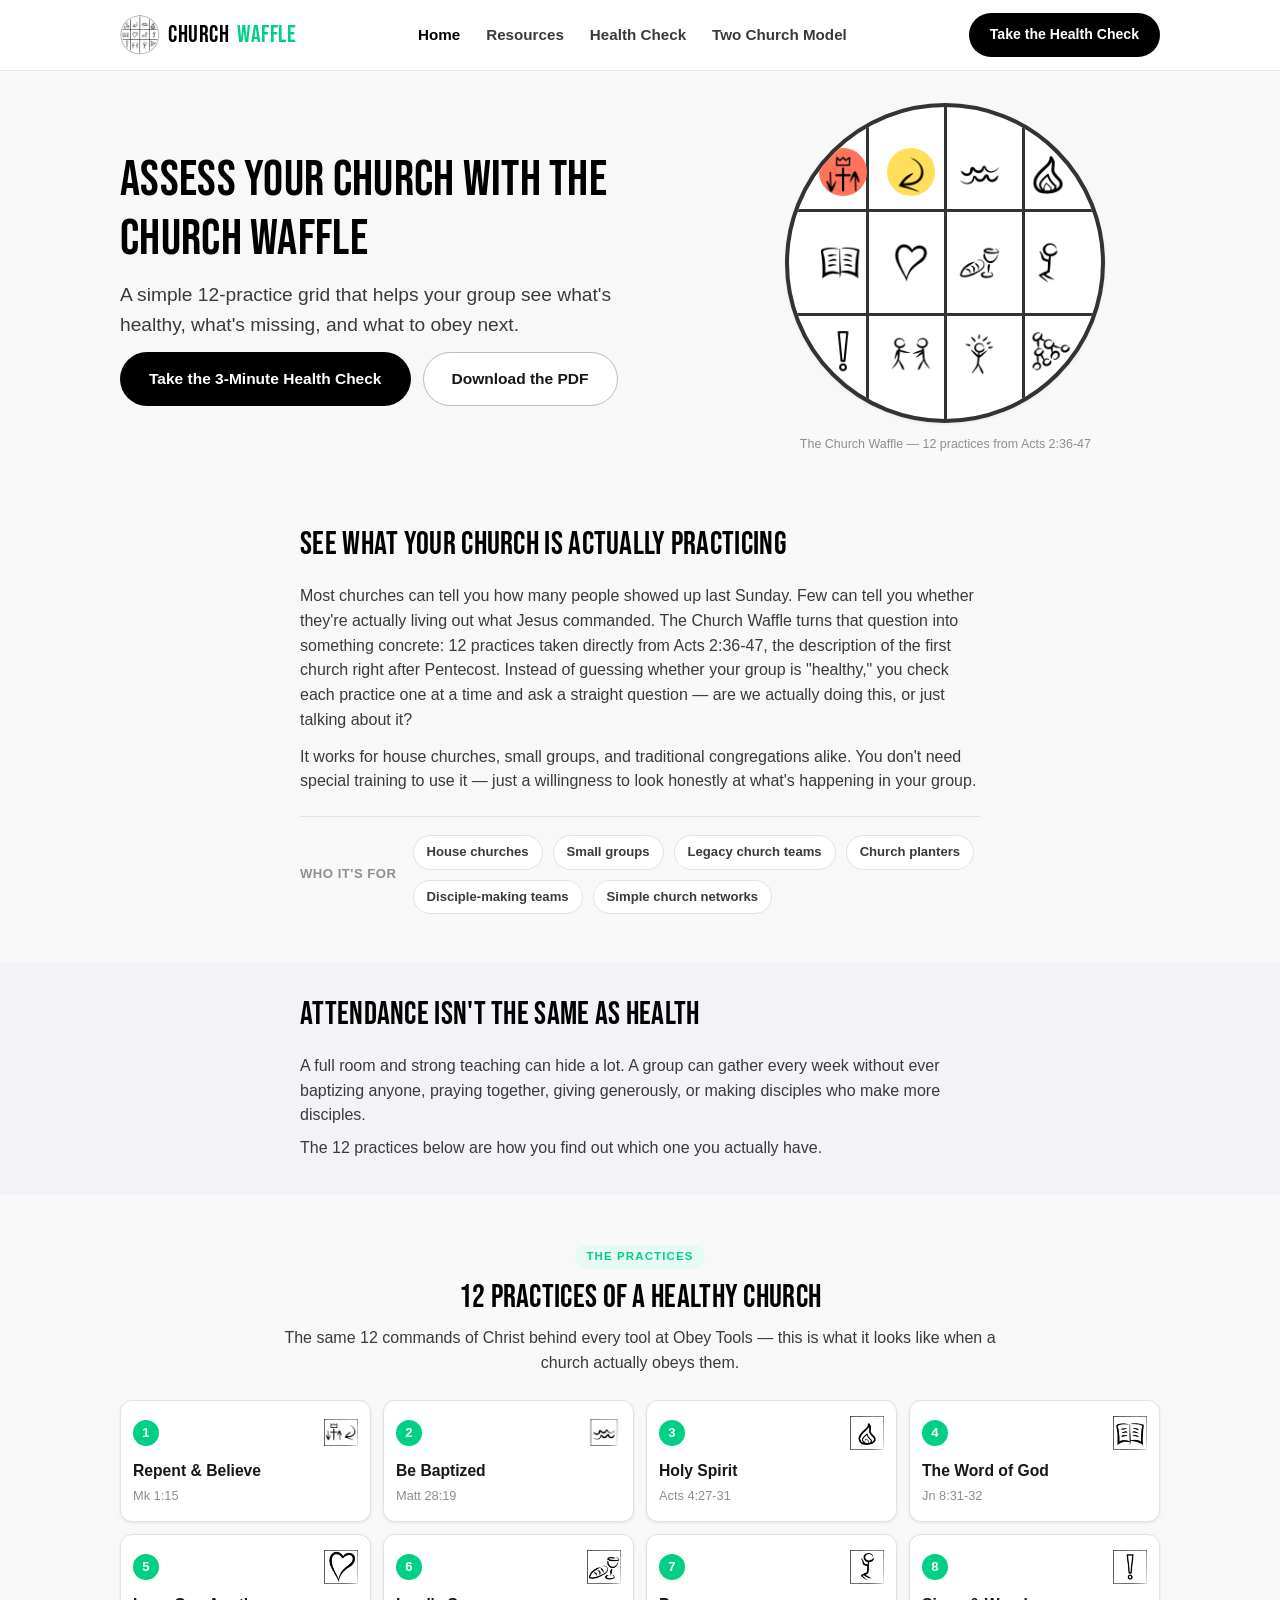
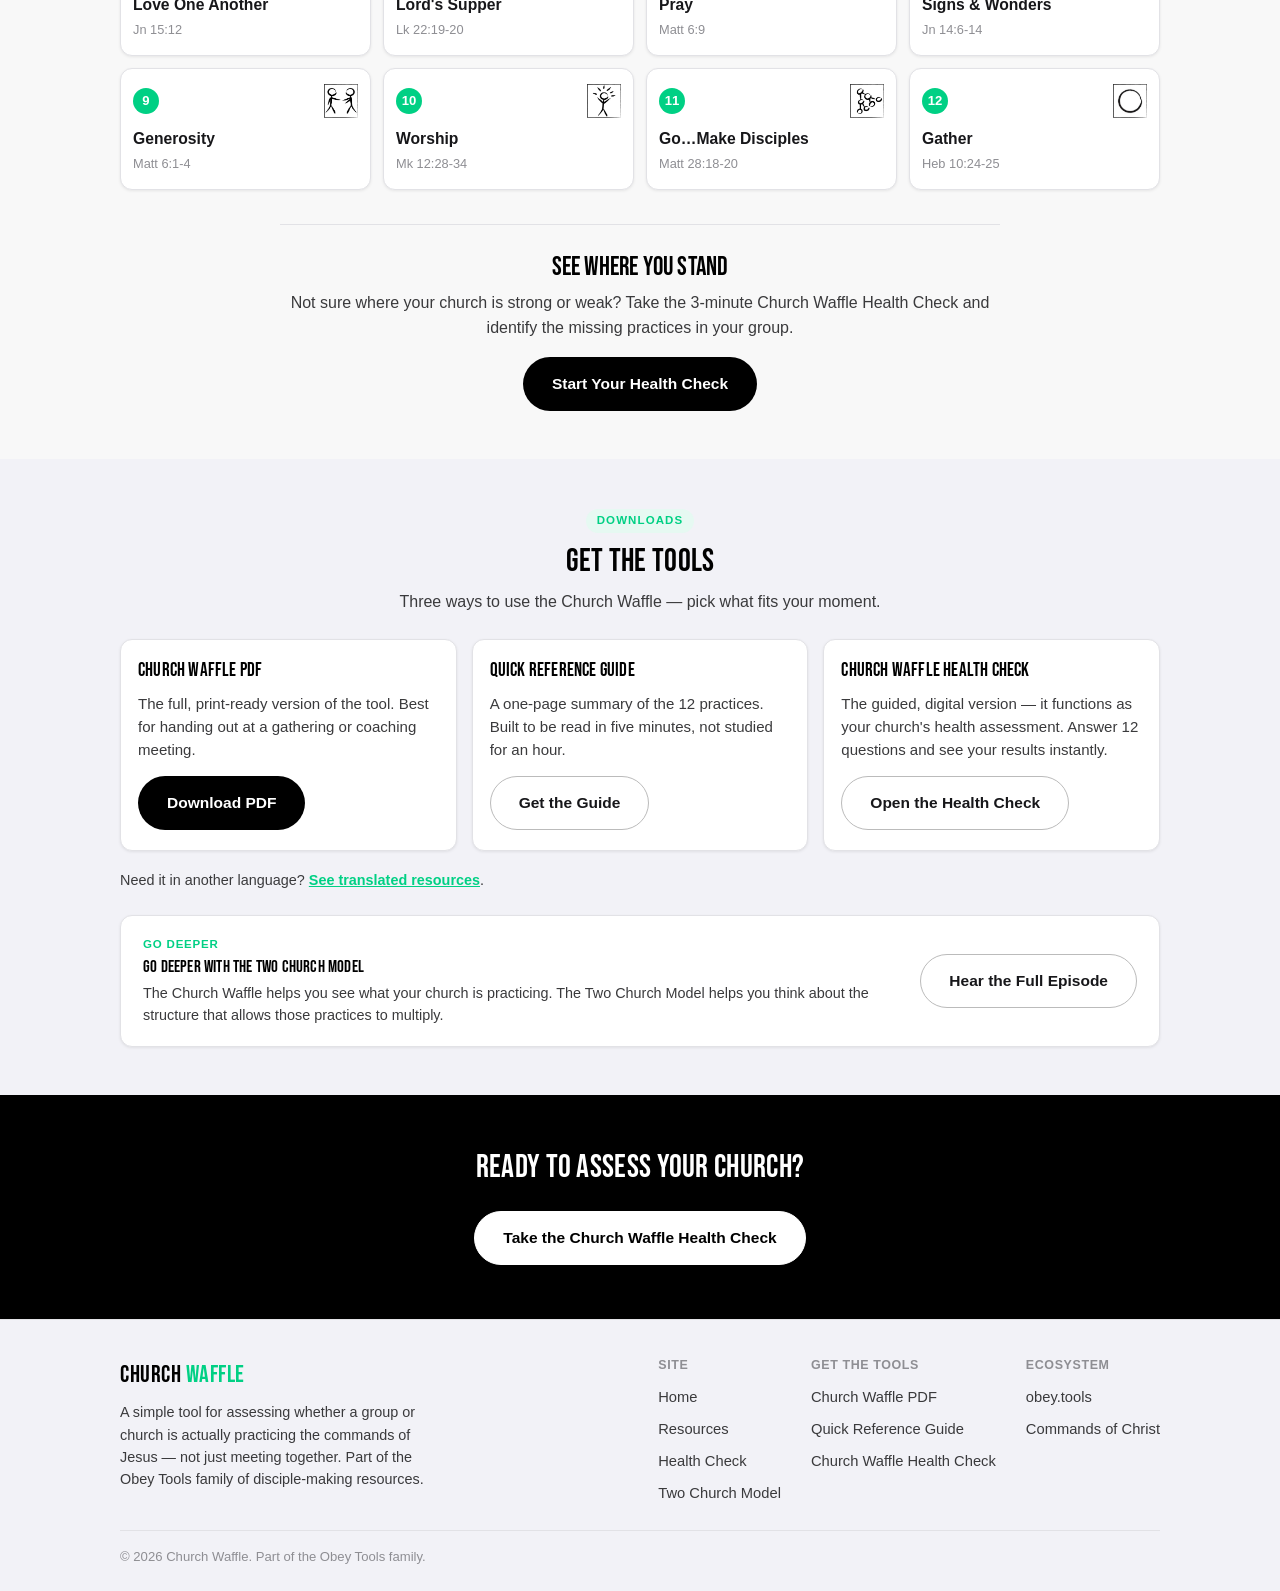
==== commit 7b81d85b: "Add the Church Waffle icon to the header wordmark Places the 12-practice circle mark to the left of " ====
--- a/index.html
+++ b/index.html
@@ -36,7 +36,7 @@
 
 <header class="site-header">
   <nav class="nav">
-    <a href="index.html" class="nav-logo">CHURCH <span>WAFFLE</span></a>
+    <a href="index.html" class="nav-logo"><img src="assets/favicons/android-chrome-192x192.png" alt="" width="28" height="28" class="nav-logo-icon">CHURCH <span>WAFFLE</span></a>
     <button class="nav-toggle" aria-label="Toggle navigation" aria-expanded="false">
       <span></span><span></span><span></span>
     </button>
--- a/css/style.css
+++ b/css/style.css
@@ -153,6 +153,9 @@
 }
 
 .nav-logo {
+  display: inline-flex;
+  align-items: center;
+  gap: 8px;
   font-family: var(--font-display);
   font-size: 1.5rem;
   letter-spacing: 0.5px;
@@ -161,6 +164,7 @@
   white-space: nowrap;
 }
 .nav-logo span { color: var(--cw-accent); }
+.nav-logo-icon { flex-shrink: 0; width: 40px; height: 40px; border-radius: 50%; }
 
 .nav-links {
   display: flex;
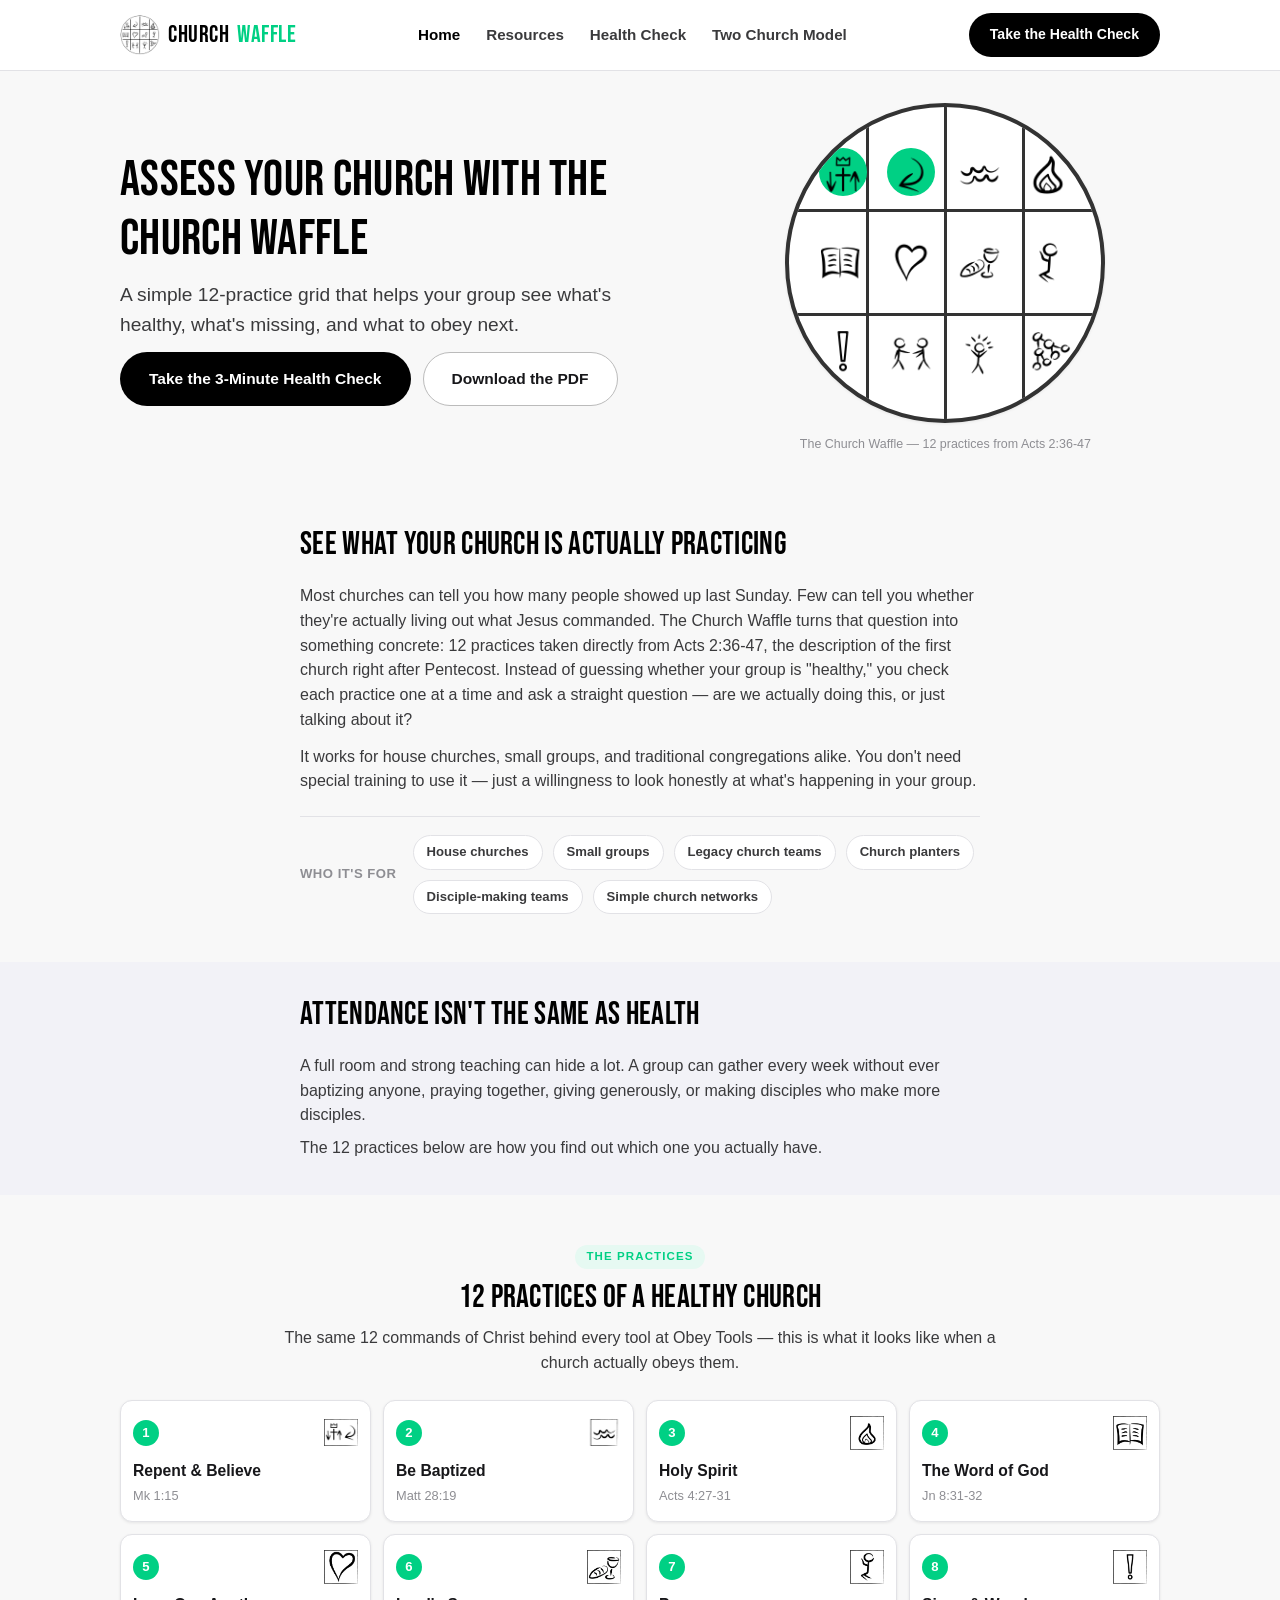
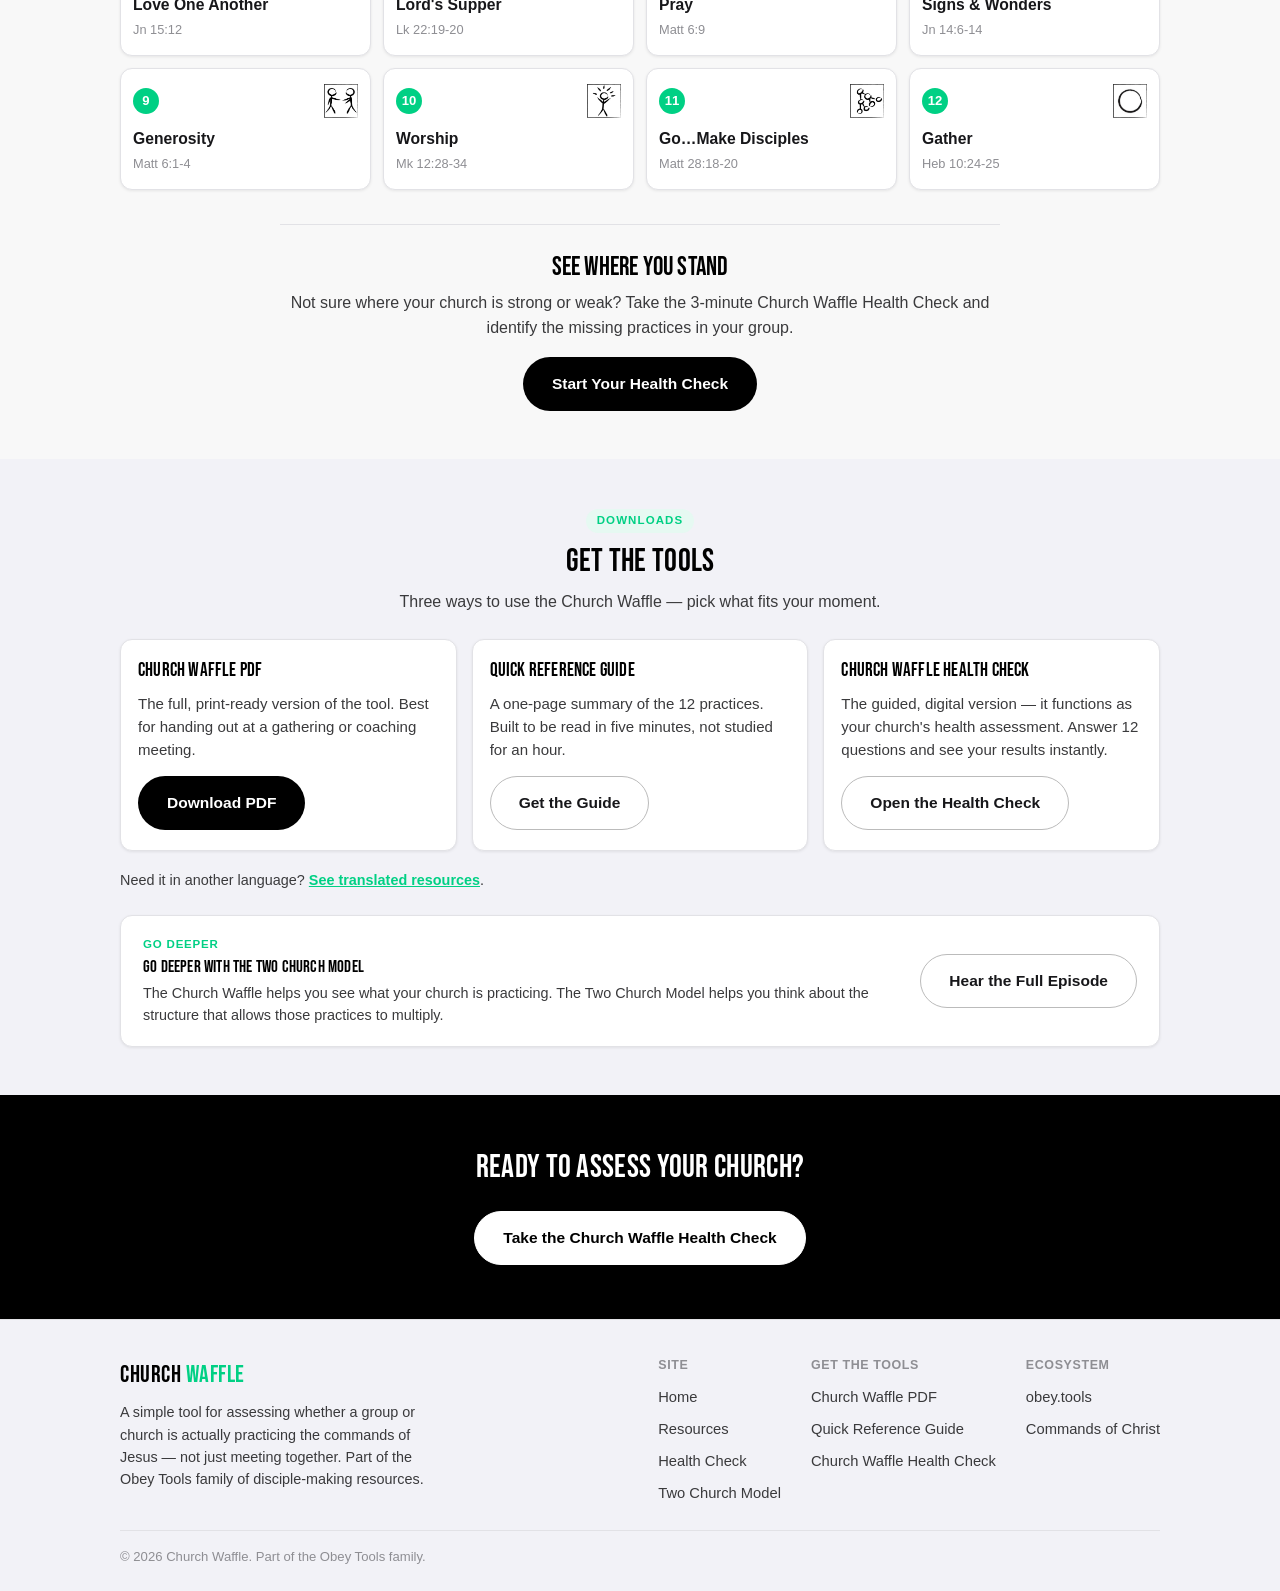
==== commit e6e7c439: "Fix stale CSS cache causing the header logo to stack on some pages The nav-logo flex layout and icon" ====
--- a/index.html
+++ b/index.html
@@ -30,7 +30,7 @@
 <link rel="preconnect" href="https://fonts.googleapis.com">
 <link rel="preconnect" href="https://fonts.gstatic.com" crossorigin>
 <link rel="stylesheet" href="https://fonts.googleapis.com/css2?family=Bebas+Neue&display=swap">
-<link rel="stylesheet" href="css/style.css?v=10">
+<link rel="stylesheet" href="css/style.css?v=11">
 </head>
 <body>
 
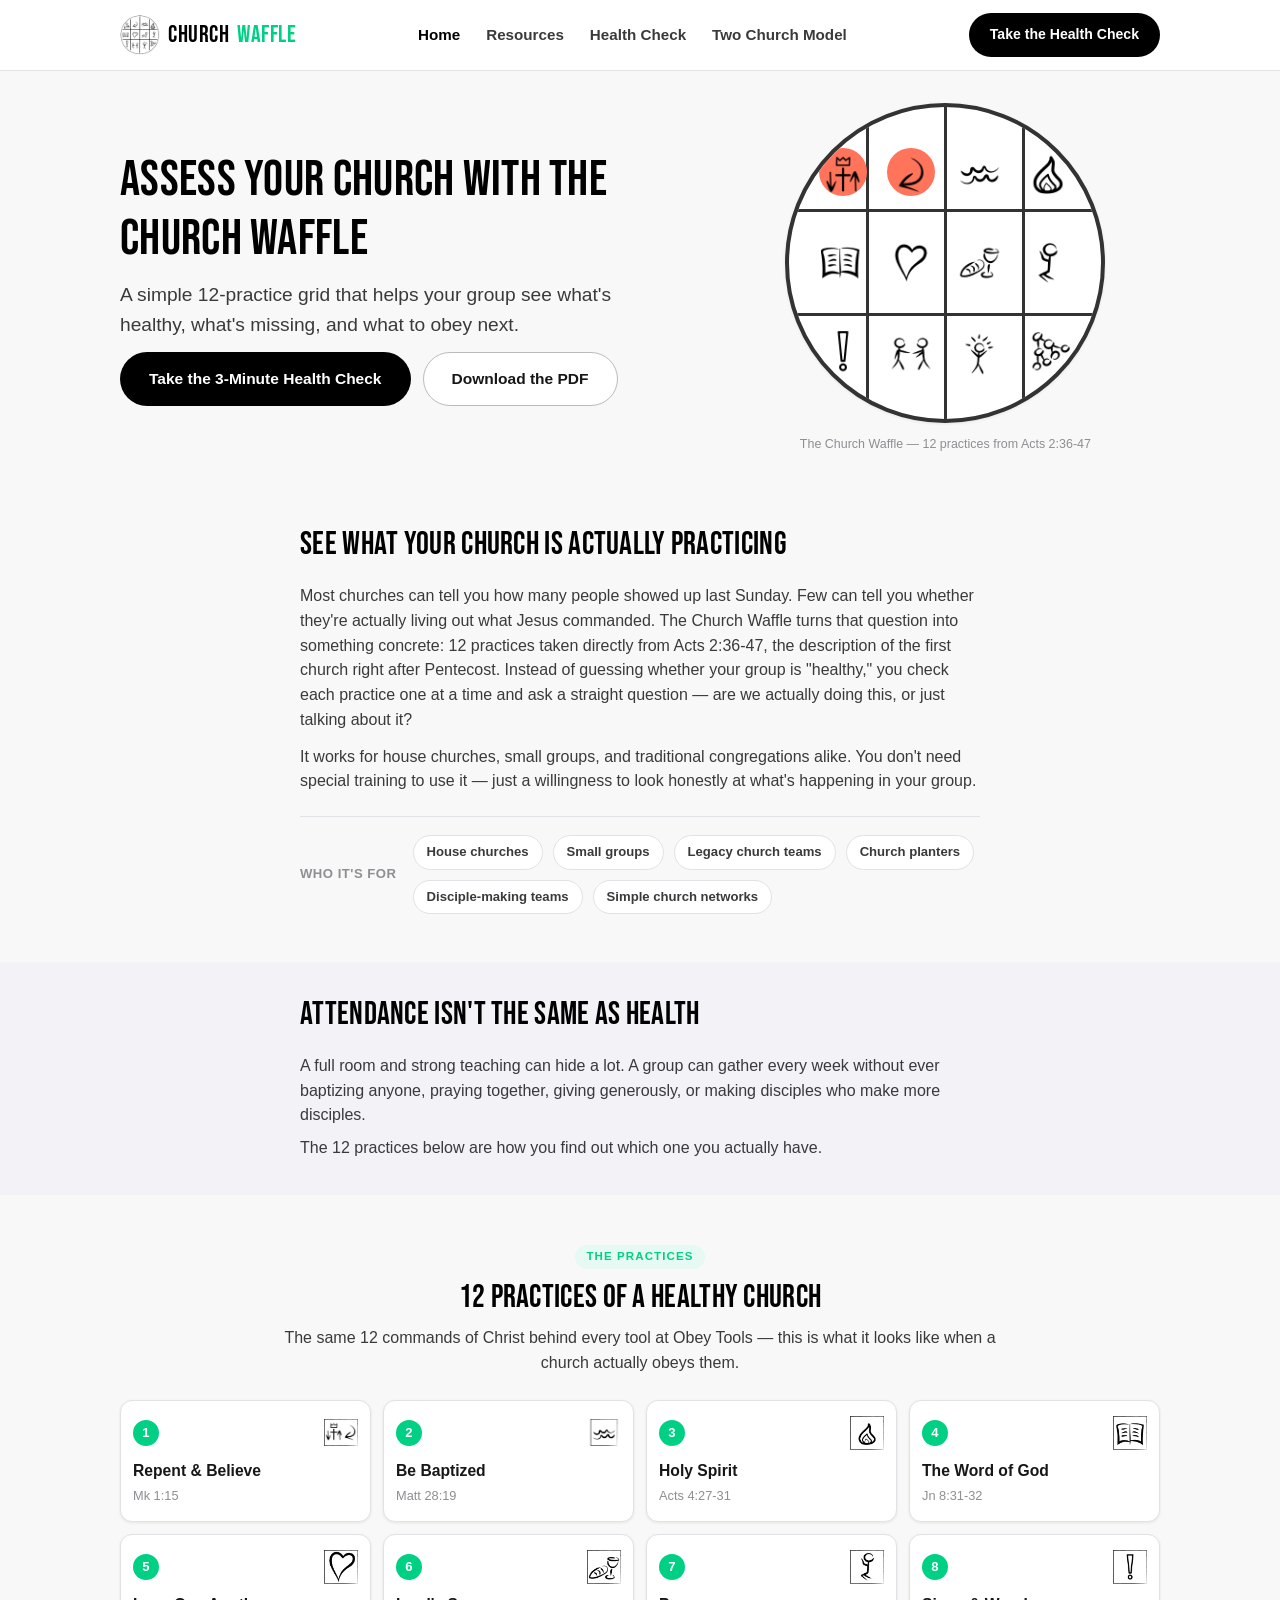
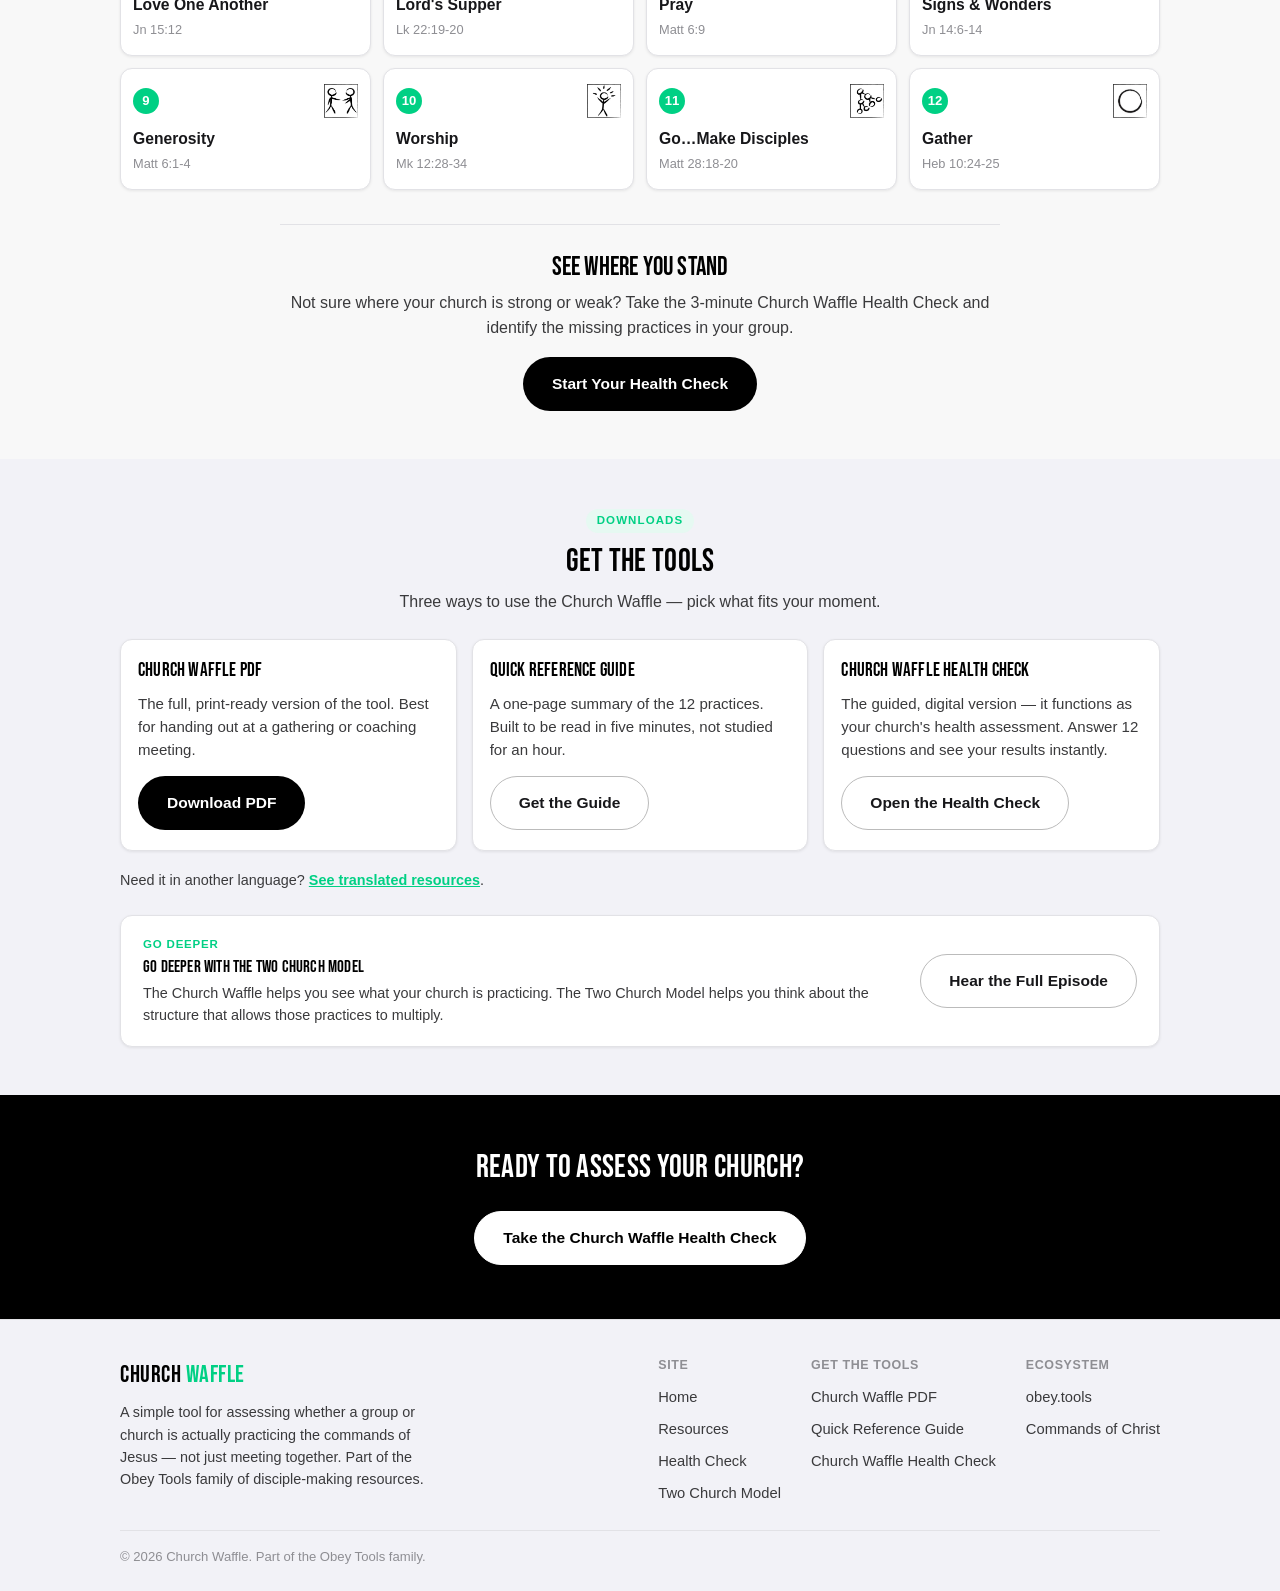
==== commit cb28cb45: "Wire up the real Two Church Model episode link Sets js/links.js -> podcast to the live Spotify episo" ====
--- a/index.html
+++ b/index.html
@@ -228,7 +228,7 @@
           <h3>Go Deeper With the Two Church Model</h3>
           <p>The Church Waffle helps you see what your church is practicing. The Two Church Model helps you think about the structure that allows those practices to multiply.</p>
         </div>
-        <a href="two-church-model.html" class="btn btn-secondary">Hear the Full Episode</a>
+        <a href="#" data-link="podcast" class="btn btn-secondary">Hear the Full Episode</a>
       </div>
     </div>
   </section>
@@ -285,7 +285,7 @@
   </div>
 </footer>
 
-<script src="js/links.js?v=6"></script>
+<script src="js/links.js?v=7"></script>
 <script src="js/main.js?v=6"></script>
 </body>
 </html>
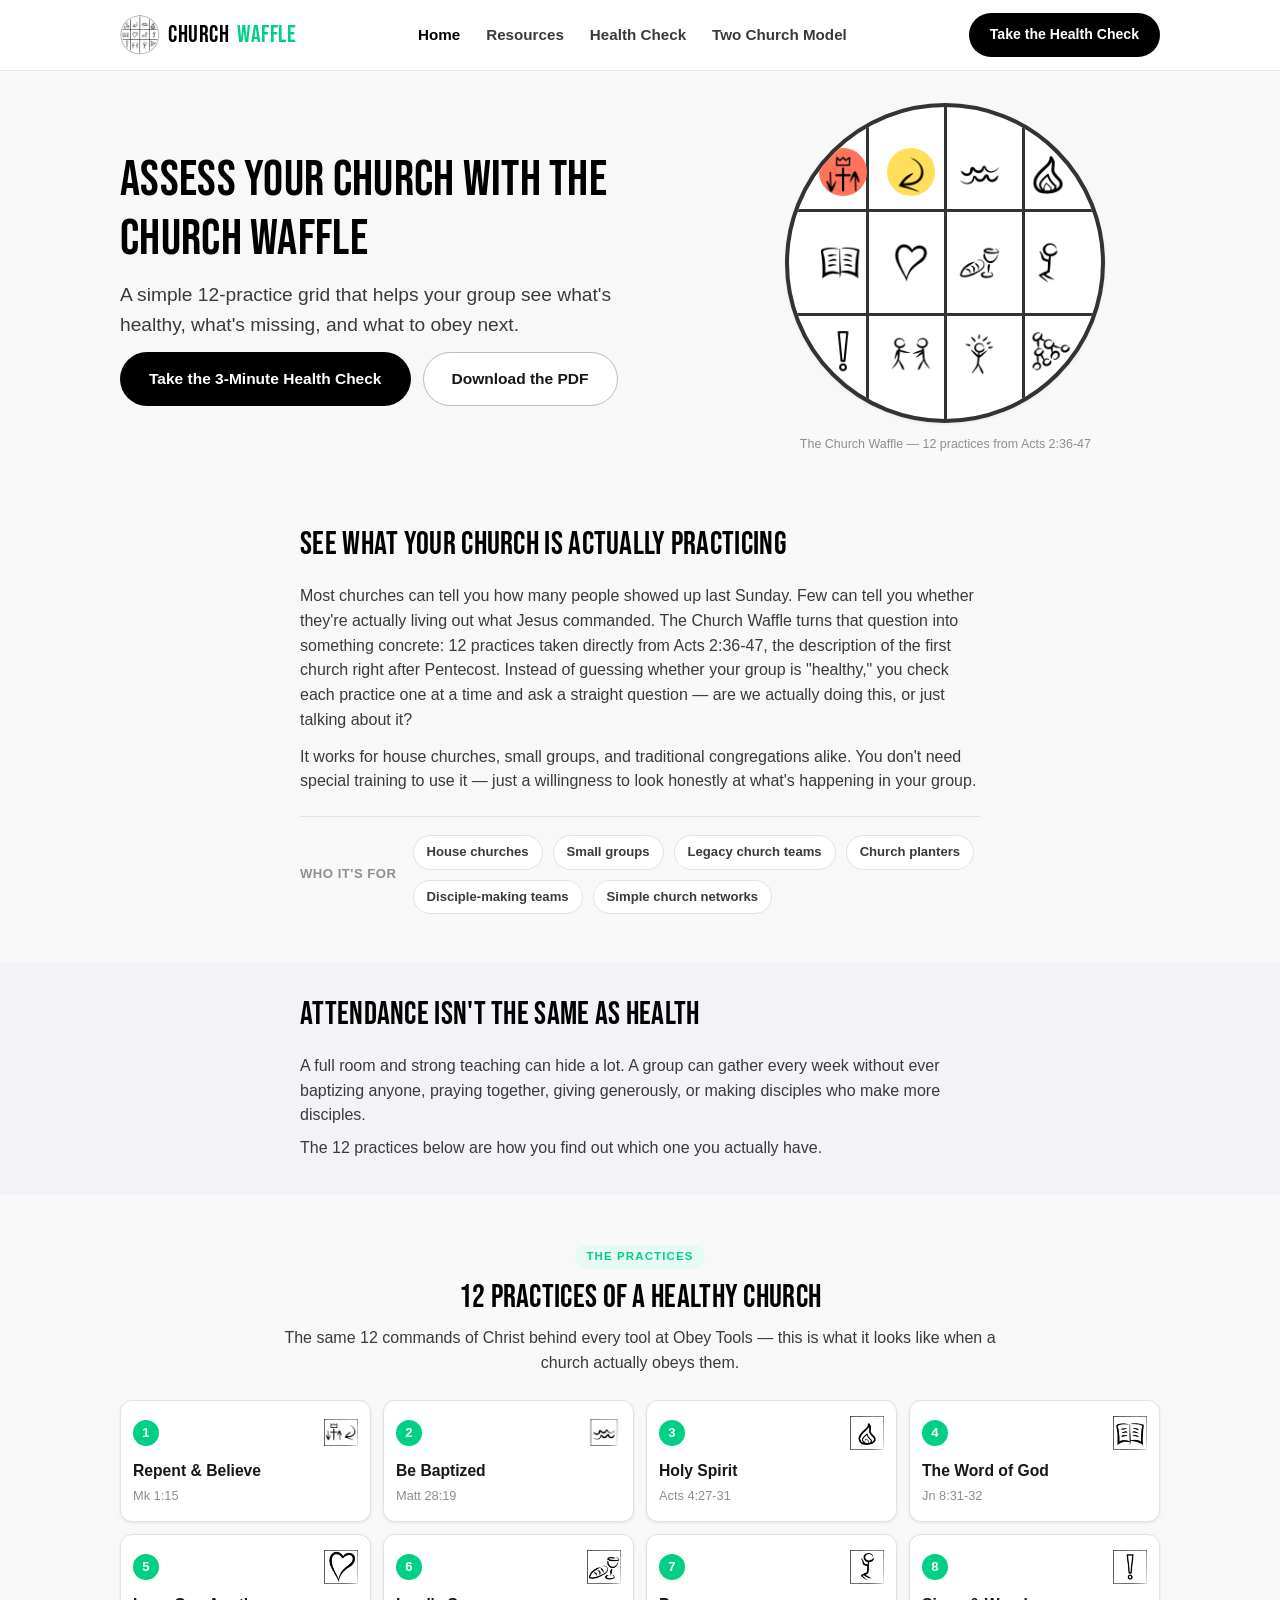
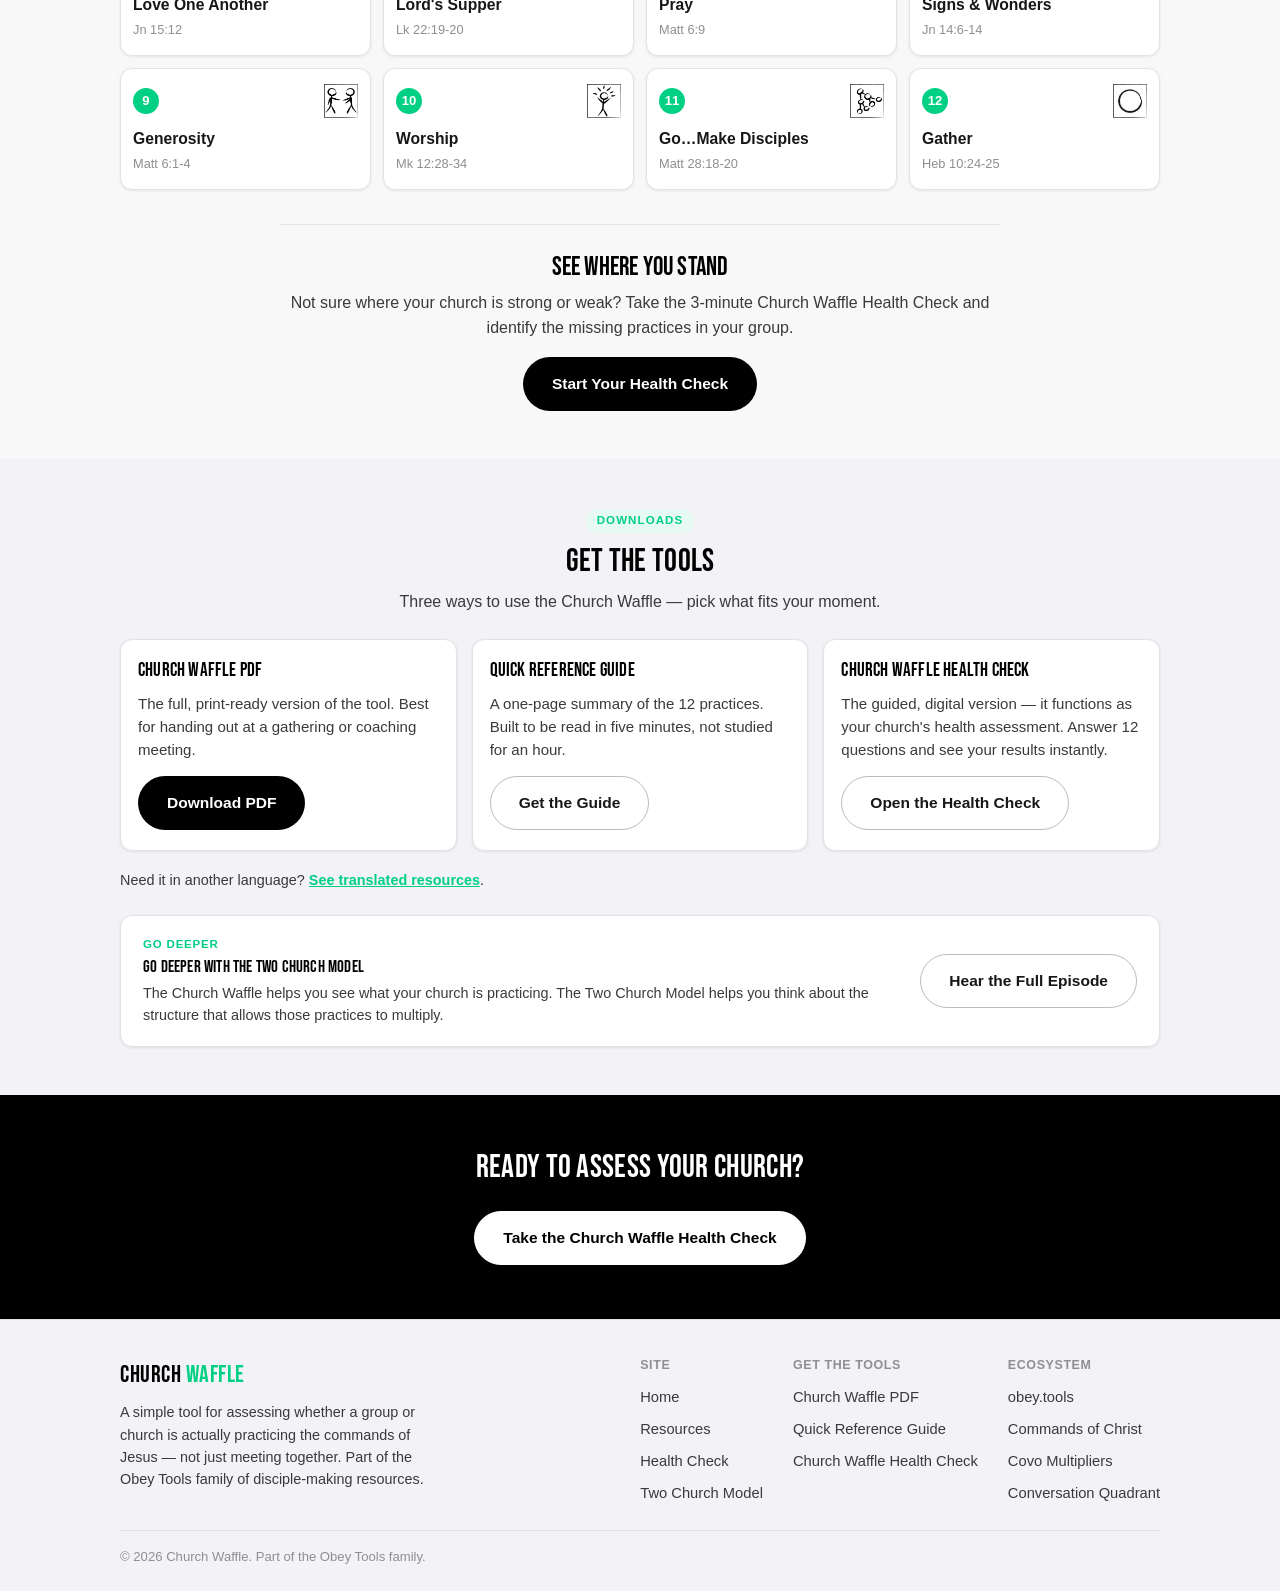
==== commit 05c2c97d: "Add Covo Multipliers and Conversation Quadrant to footer Ecosystem block" ====
--- a/index.html
+++ b/index.html
@@ -228,7 +228,7 @@
           <h3>Go Deeper With the Two Church Model</h3>
           <p>The Church Waffle helps you see what your church is practicing. The Two Church Model helps you think about the structure that allows those practices to multiply.</p>
         </div>
-        <a href="#" data-link="podcast" class="btn btn-secondary">Hear the Full Episode</a>
+        <a href="two-church-model.html" class="btn btn-secondary">Hear the Full Episode</a>
       </div>
     </div>
   </section>
@@ -275,6 +275,8 @@
           <ul>
             <li><a href="#" data-link="obeyTools">obey.tools</a></li>
             <li><a href="#" data-link="commandsOfChrist">Commands of Christ</a></li>
+            <li><a href="#" data-link="covoMultipliers">Covo Multipliers</a></li>
+            <li><a href="#" data-link="conversationQuadrant">Conversation Quadrant</a></li>
           </ul>
         </div>
       </div>
@@ -285,7 +287,7 @@
   </div>
 </footer>
 
-<script src="js/links.js?v=7"></script>
+<script src="js/links.js?v=6"></script>
 <script src="js/main.js?v=6"></script>
 </body>
 </html>
